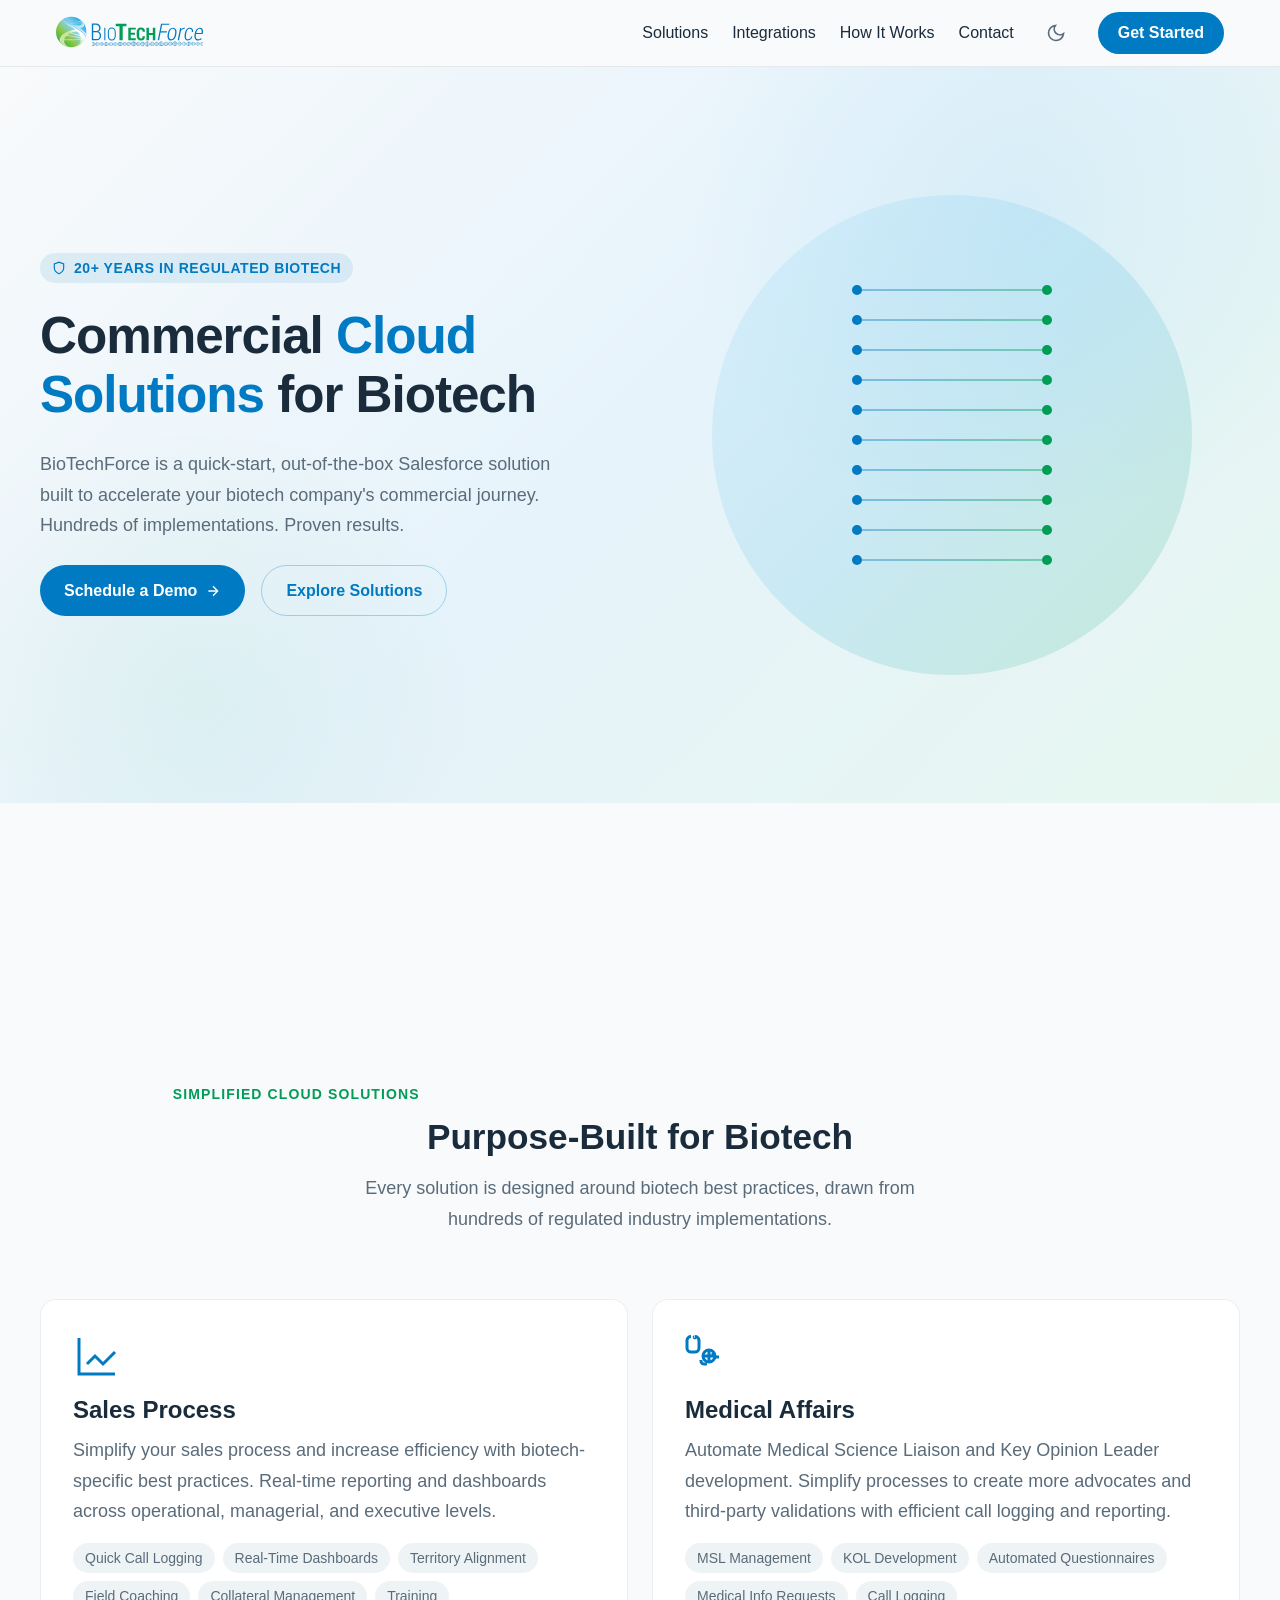
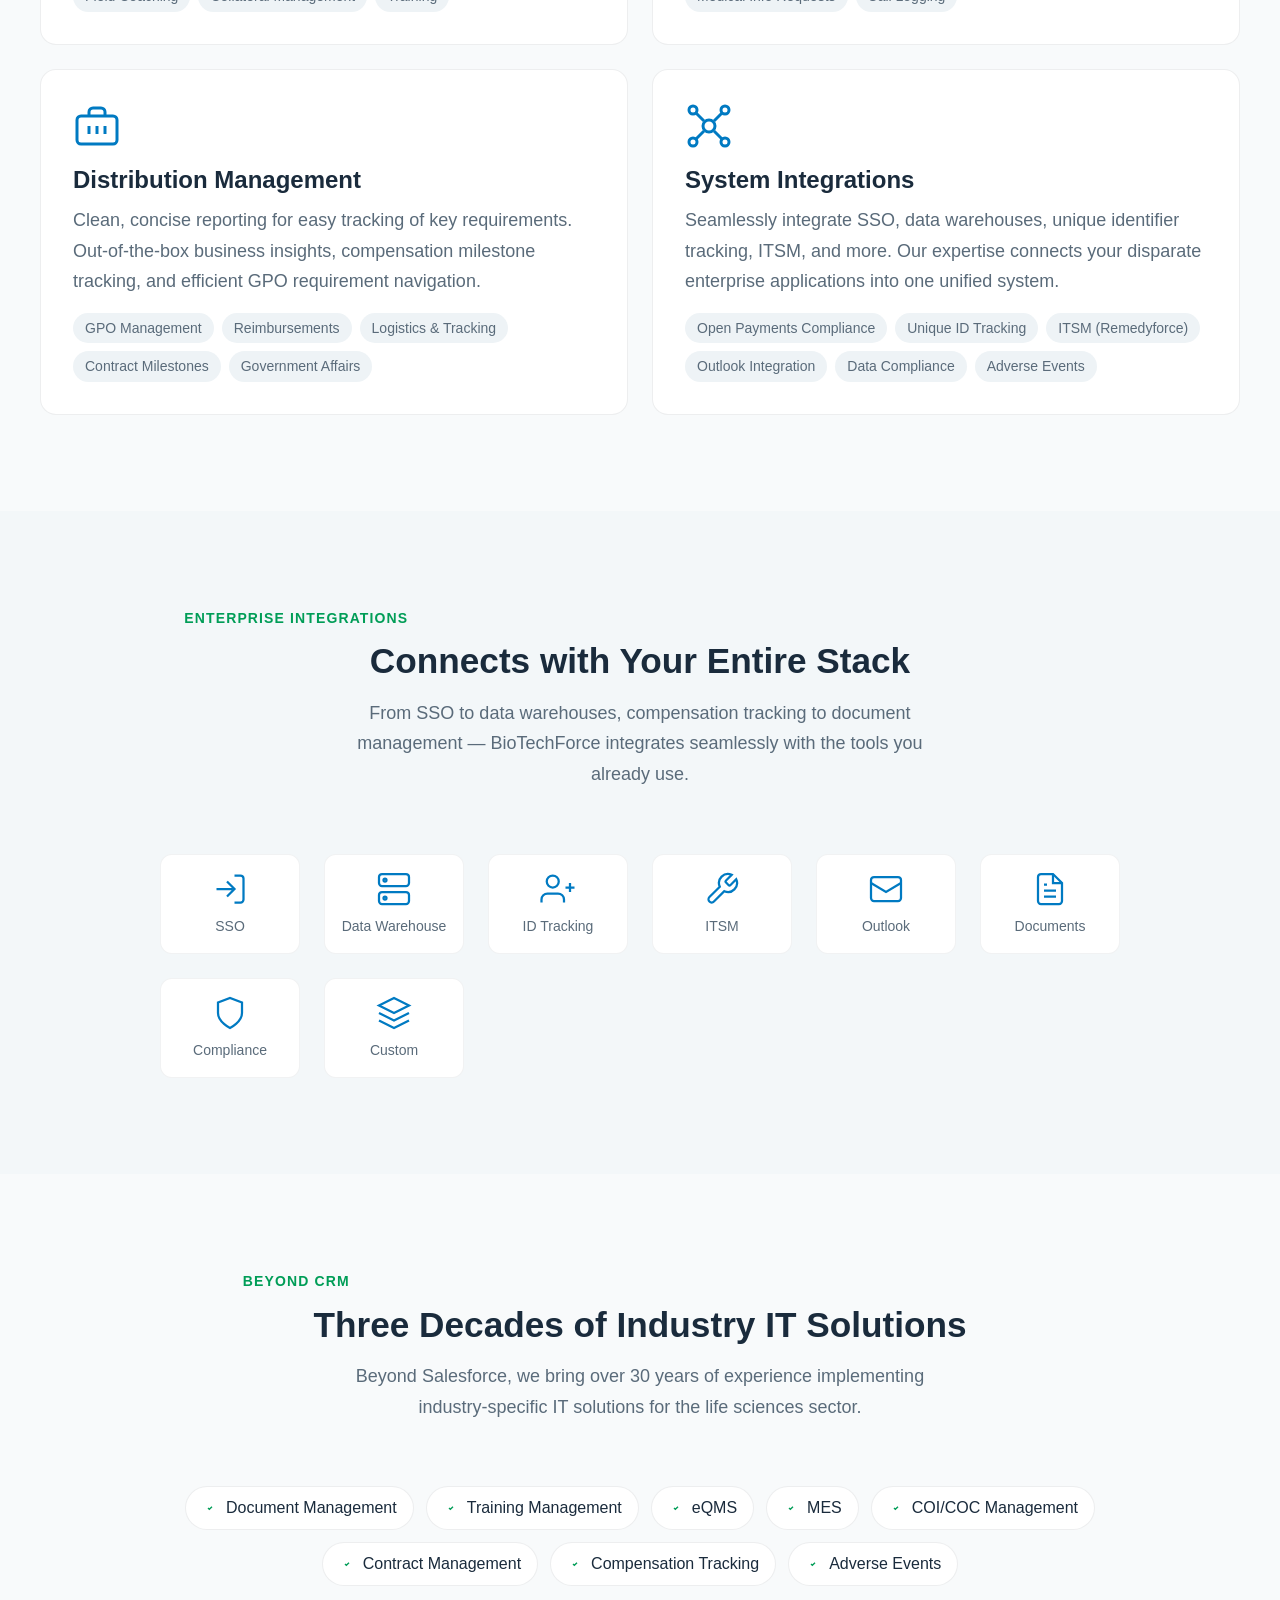
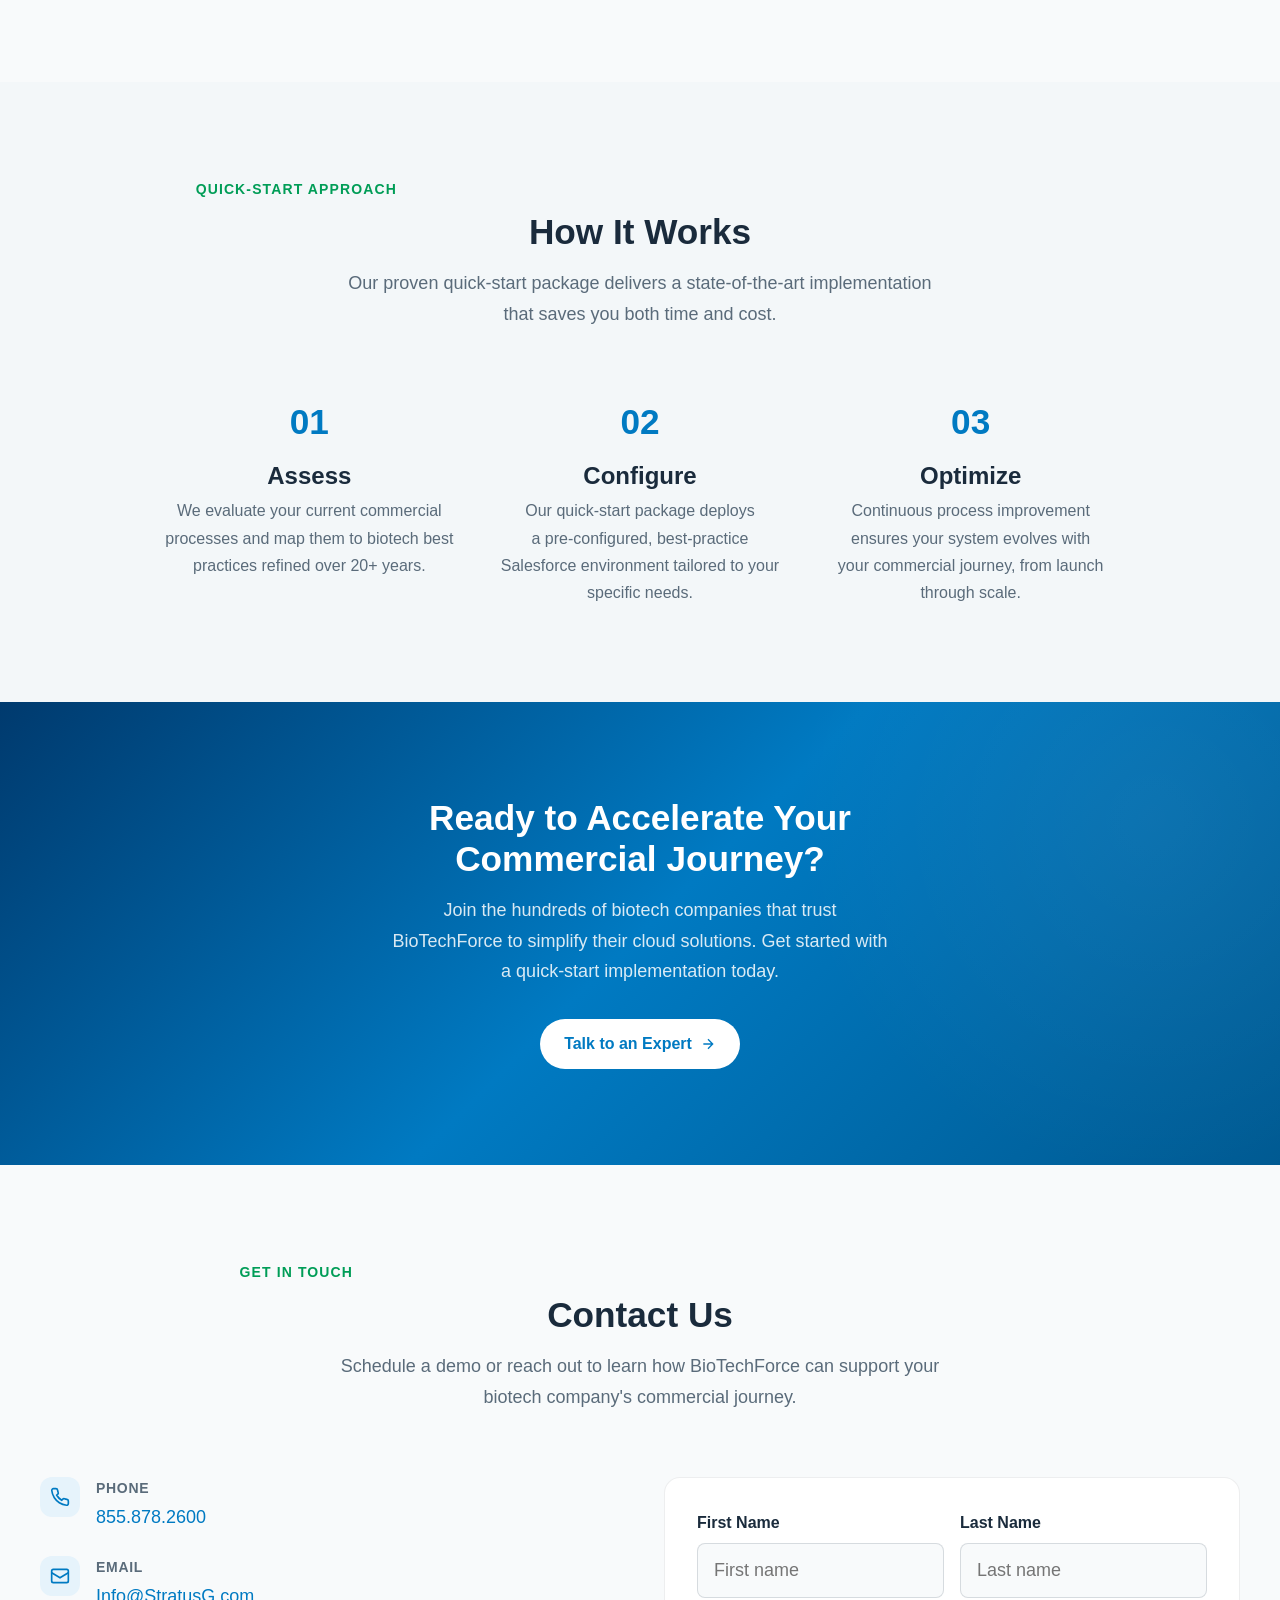
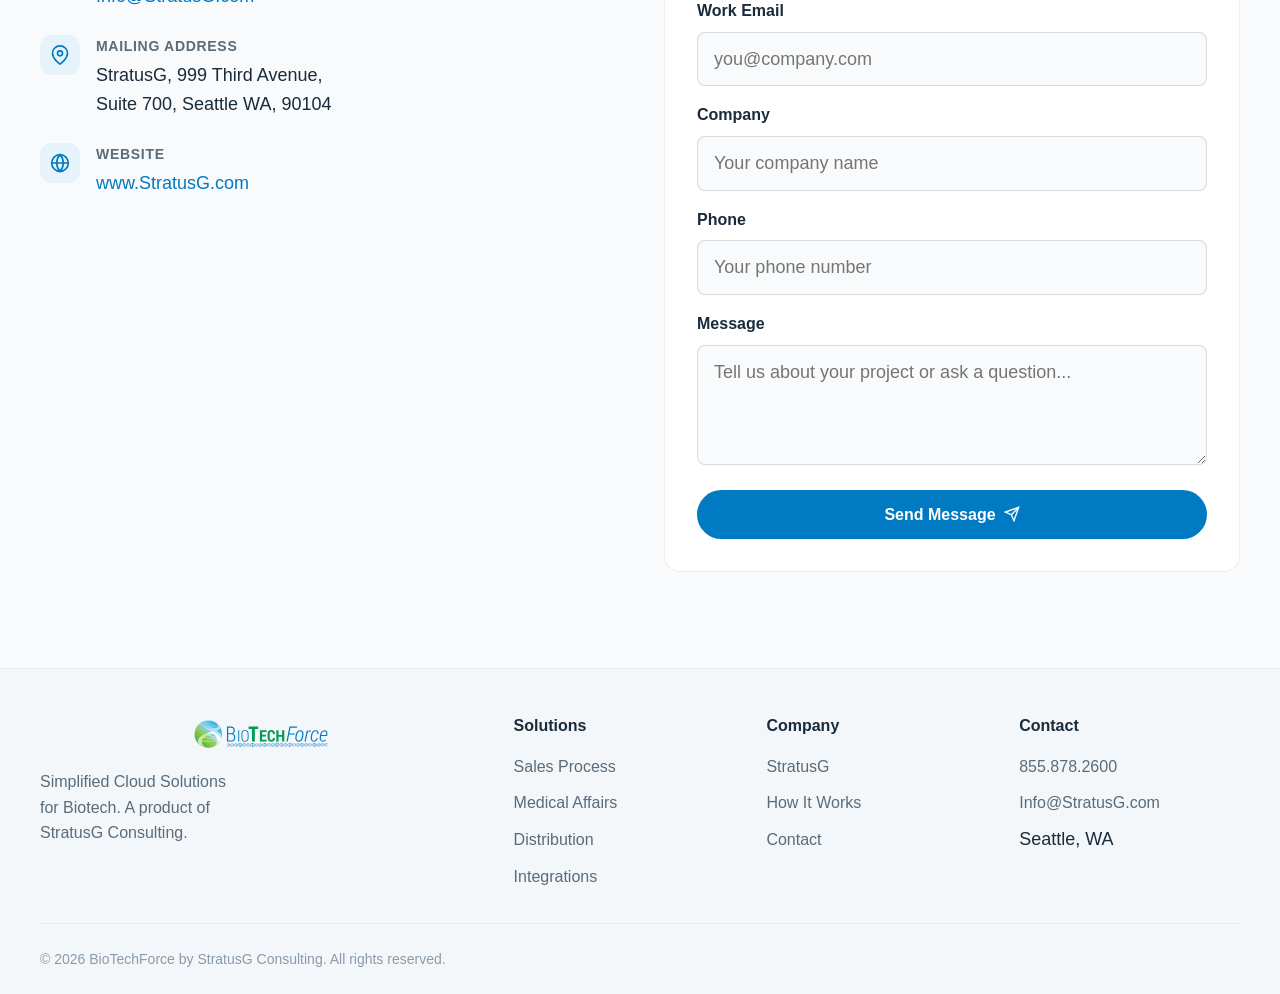
==== index.html @ 61216758 "Add files via upload" ====
<!DOCTYPE html>
<html lang="en">
<head>
<meta charset="UTF-8">
<meta name="viewport" content="width=device-width, initial-scale=1.0">

<!-- Primary SEO -->
<title>BioTechForce — Simplified Cloud Solutions for Biotech | Salesforce for Life Sciences</title>
<meta name="description" content="BioTechForce by StratusG delivers quick-start Salesforce solutions for biotech companies. 20+ years, hundreds of implementations. Sales, Medical Affairs, Distribution Management, and System Integrations.">
<meta name="keywords" content="biotech CRM, Salesforce biotech, life sciences cloud, commercial biotech solutions, MSL management, GPO management, biotech sales automation, StratusG consulting">
<meta name="robots" content="index, follow">
<link rel="canonical" href="https://www.biotechforce.com/">

<!-- Open Graph -->
<meta property="og:type" content="website">
<meta property="og:title" content="BioTechForce — Simplified Cloud Solutions for Biotech">
<meta property="og:description" content="Quick-start Salesforce solutions purpose-built for biotech. 20+ years of experience, hundreds of implementations. Sales, Medical Affairs, Distribution, and Integrations.">
<meta property="og:url" content="https://www.biotechforce.com/">
<meta property="og:site_name" content="BioTechForce">
<meta property="og:locale" content="en_US">
<meta property="og:image" content="./assets/banner.jpg">
<meta property="og:image:width" content="1200">
<meta property="og:image:height" content="630">

<!-- Twitter Card -->
<meta name="twitter:card" content="summary_large_image">
<meta name="twitter:title" content="BioTechForce — Simplified Cloud Solutions for Biotech">
<meta name="twitter:description" content="Quick-start Salesforce solutions purpose-built for biotech. 20+ years of experience, hundreds of implementations.">
<meta name="twitter:image" content="./assets/banner.jpg">

<!-- reCAPTCHA Enterprise -->
<script src="https://www.google.com/recaptcha/enterprise.js?render=6LfGjIksAAAAAFd-IfuSqbmS2WDGLfB0_7n0HB--"></script>
<script>
  function onSubmit(token) {
    document.getElementById('contact-form').submit();
  }
</script>

<!-- Fonts -->
<link href="https://api.fontshare.com/v2/css?f[]=general-sans@300,400,500,600,700&display=swap" rel="stylesheet">

<!-- Stylesheets -->
<link rel="stylesheet" href="./base.css">
<link rel="stylesheet" href="./style.css">

<!-- Favicon (inline SVG data URI) -->
<link rel="icon" type="image/svg+xml" href="data:image/svg+xml,%3Csvg xmlns='http://www.w3.org/2000/svg' viewBox='0 0 32 32'%3E%3Ccircle cx='16' cy='16' r='14' fill='%23007AC2'/%3E%3Cpath d='M10 8c0 0 4 4 4 8s-4 8-4 8M22 8c0 0-4 4-4 8s4 8 4 8' stroke='%23fff' stroke-width='2' fill='none'/%3E%3Ccircle cx='12' cy='16' r='2' fill='%2339B54A'/%3E%3Ccircle cx='20' cy='16' r='2' fill='%2339B54A'/%3E%3C/svg%3E">

<!-- JSON-LD Structured Data -->
<script type="application/ld+json">
{
  "@context": "https://schema.org",
  "@type": "SoftwareApplication",
  "name": "BioTechForce",
  "applicationCategory": "BusinessApplication",
  "operatingSystem": "Web",
  "description": "Quick-start Salesforce cloud solution for biotech companies, including Sales Process, Medical Affairs, Distribution Management, and System Integrations.",
  "url": "https://www.biotechforce.com",
  "provider": {
    "@type": "Organization",
    "name": "StratusG Consulting",
    "url": "https://www.stratusg.com",
    "telephone": "+18558782600",
    "email": "Info@StratusG.com",
    "address": {
      "@type": "PostalAddress",
      "streetAddress": "999 Third Avenue, Suite 700",
      "addressLocality": "Seattle",
      "addressRegion": "WA",
      "postalCode": "90104",
      "addressCountry": "US"
    }
  },
  "offers": {
    "@type": "Offer",
    "description": "Quick-start commercial solution for biotech companies",
    "priceCurrency": "USD"
  }
}
</script>
<script type="application/ld+json">
{
  "@context": "https://schema.org",
  "@type": "Organization",
  "name": "BioTechForce by StratusG",
  "url": "https://www.biotechforce.com",
  "logo": "https://www.biotechforce.com/assets/logo.svg",
  "parentOrganization": {
    "@type": "Organization",
    "name": "StratusG Consulting",
    "url": "https://www.stratusg.com"
  },
  "contactPoint": {
    "@type": "ContactPoint",
    "telephone": "+1-855-878-2600",
    "contactType": "sales",
    "email": "Info@StratusG.com"
  },
  "sameAs": [],
  "description": "BioTechForce is a quick-start out of the box Salesforce solution to support a biotech company's commercial journey. Over 20 years of experience in the regulated biotech industry."
}
</script>
</head>
<body>
  <a href="#main" class="skip-link">Skip to main content</a>

  <!-- ===== HEADER ===== -->
  <header class="header" role="banner">
    <div class="header__inner">
      <a href="#" aria-label="BioTechForce home">
        <img src="./assets/logo.svg" alt="BioTechForce logo" class="header__logo" width="180" height="40">
      </a>
      <nav class="header__nav" aria-label="Main navigation">
        <a href="#solutions" class="header__nav-link">Solutions</a>
        <a href="#integrations" class="header__nav-link">Integrations</a>
        <a href="#process" class="header__nav-link">How It Works</a>
        <a href="#contact" class="header__nav-link">Contact</a>
        <button data-theme-toggle aria-label="Switch to dark mode" class="header__theme-toggle">
          <svg width="20" height="20" viewBox="0 0 24 24" fill="none" stroke="currentColor" stroke-width="2"><path d="M21 12.79A9 9 0 1 1 11.21 3 7 7 0 0 0 21 12.79z"/></svg>
        </button>
        <a href="#contact" class="header__cta">Get Started</a>
      </nav>
      <button class="header__hamburger" aria-label="Open menu" onclick="document.querySelector('.mobile-nav').classList.add('is-open')">
        <svg width="24" height="24" viewBox="0 0 24 24" fill="none" stroke="currentColor" stroke-width="2"><path d="M3 12h18M3 6h18M3 18h18"/></svg>
      </button>
    </div>
  </header>

  <!-- Mobile nav overlay -->
  <div class="mobile-nav" role="dialog" aria-label="Mobile navigation">
    <button class="mobile-nav__close" aria-label="Close menu" onclick="document.querySelector('.mobile-nav').classList.remove('is-open')">
      <svg width="24" height="24" viewBox="0 0 24 24" fill="none" stroke="currentColor" stroke-width="2"><path d="M18 6L6 18M6 6l12 12"/></svg>
    </button>
    <a href="#solutions" class="mobile-nav__link" onclick="document.querySelector('.mobile-nav').classList.remove('is-open')">Solutions</a>
    <a href="#integrations" class="mobile-nav__link" onclick="document.querySelector('.mobile-nav').classList.remove('is-open')">Integrations</a>
    <a href="#process" class="mobile-nav__link" onclick="document.querySelector('.mobile-nav').classList.remove('is-open')">How It Works</a>
    <a href="#contact" class="mobile-nav__link" onclick="document.querySelector('.mobile-nav').classList.remove('is-open')">Contact</a>
    <a href="#contact" class="btn btn--primary" onclick="document.querySelector('.mobile-nav').classList.remove('is-open')">Get Started</a>
  </div>

  <main id="main">
    <!-- ===== HERO ===== -->
    <section class="hero" aria-labelledby="hero-title">
      <div class="hero__bg-shapes" aria-hidden="true"></div>
      <div class="hero__inner">
        <div class="hero__content">
          <span class="hero__badge">
            <svg width="14" height="14" viewBox="0 0 24 24" fill="none" stroke="currentColor" stroke-width="2"><path d="M12 22s8-4 8-10V5l-8-3-8 3v7c0 6 8 10 8 10z"/></svg>
            20+ Years in Regulated Biotech
          </span>
          <h1 id="hero-title" class="hero__title">
            Commercial <span>Cloud Solutions</span> for Biotech
          </h1>
          <p class="hero__desc">
            BioTechForce is a quick-start, out-of-the-box Salesforce solution built to accelerate your biotech company's commercial journey. Hundreds of implementations. Proven results.
          </p>
          <div class="hero__actions">
            <a href="#contact" class="btn btn--primary">
              Schedule a Demo
              <svg width="16" height="16" viewBox="0 0 24 24" fill="none" stroke="currentColor" stroke-width="2"><path d="M5 12h14M12 5l7 7-7 7"/></svg>
            </a>
            <a href="#solutions" class="btn btn--secondary">Explore Solutions</a>
          </div>
        </div>
        <div class="hero__visual" aria-hidden="true">
          <div class="hero__visual-graphic">
            <div class="hero__globe"></div>
            <div class="dna-container">
              <div class="dna-strand">
                <div class="dna-pair"><div class="dna-dot"></div><div class="dna-line"></div><div class="dna-dot dna-dot--right"></div></div>
                <div class="dna-pair"><div class="dna-dot"></div><div class="dna-line"></div><div class="dna-dot dna-dot--right"></div></div>
                <div class="dna-pair"><div class="dna-dot"></div><div class="dna-line"></div><div class="dna-dot dna-dot--right"></div></div>
                <div class="dna-pair"><div class="dna-dot"></div><div class="dna-line"></div><div class="dna-dot dna-dot--right"></div></div>
                <div class="dna-pair"><div class="dna-dot"></div><div class="dna-line"></div><div class="dna-dot dna-dot--right"></div></div>
                <div class="dna-pair"><div class="dna-dot"></div><div class="dna-line"></div><div class="dna-dot dna-dot--right"></div></div>
                <div class="dna-pair"><div class="dna-dot"></div><div class="dna-line"></div><div class="dna-dot dna-dot--right"></div></div>
                <div class="dna-pair"><div class="dna-dot"></div><div class="dna-line"></div><div class="dna-dot dna-dot--right"></div></div>
                <div class="dna-pair"><div class="dna-dot"></div><div class="dna-line"></div><div class="dna-dot dna-dot--right"></div></div>
                <div class="dna-pair"><div class="dna-dot"></div><div class="dna-line"></div><div class="dna-dot dna-dot--right"></div></div>
              </div>
            </div>
          </div>
        </div>
      </div>
    </section>

    <!-- ===== STATS ===== -->
    <section class="stats fade-in" aria-label="Key statistics">
      <div class="stats__inner">
        <div class="stat">
          <div class="stat__number" data-count="20">20+</div>
          <div class="stat__label">Years in Biotech</div>
        </div>
        <div class="stat">
          <div class="stat__number" data-count="100">100s</div>
          <div class="stat__label">Projects Completed</div>
        </div>
        <div class="stat">
          <div class="stat__number">First</div>
          <div class="stat__label">Salesforce in Regulated Biotech</div>
        </div>
        <div class="stat">
          <div class="stat__number">30+</div>
          <div class="stat__label">Years of IT Solutions</div>
        </div>
      </div>
    </section>

    <!-- ===== SOLUTIONS ===== -->
    <section id="solutions" class="section" aria-labelledby="solutions-title">
      <div class="section__header fade-in">
        <p class="section__label">Simplified Cloud Solutions</p>
        <h2 id="solutions-title" class="section__title">Purpose-Built for Biotech</h2>
        <p class="section__desc">Every solution is designed around biotech best practices, drawn from hundreds of regulated industry implementations.</p>
      </div>

      <div class="solutions-grid">
        <!-- Sales Process -->
        <article class="solution-card fade-in">
          <svg class="solution-card__icon" viewBox="0 0 24 24" fill="none" stroke="currentColor" stroke-width="1.5">
            <path d="M3 3v18h18"/><path d="M7 16l4-4 4 4 6-6"/>
          </svg>
          <h3 class="solution-card__title">Sales Process</h3>
          <p class="solution-card__desc">
            Simplify your sales process and increase efficiency with biotech-specific best practices. Real-time reporting and dashboards across operational, managerial, and executive levels.
          </p>
          <ul class="solution-card__features" role="list">
            <li>Quick Call Logging</li>
            <li>Real-Time Dashboards</li>
            <li>Territory Alignment</li>
            <li>Field Coaching</li>
            <li>Collateral Management</li>
            <li>Training</li>
          </ul>
        </article>

        <!-- Medical Affairs -->
        <article class="solution-card fade-in">
          <svg class="solution-card__icon" viewBox="0 0 24 24" fill="none" stroke="currentColor" stroke-width="1.5">
            <path d="M4.8 2.3A.3.3 0 105 2.3 2 2 0 017 4.1V8a2 2 0 01-2 2H3a2 2 0 01-2-2V4.1A2 2 0 013 2.3M8 14v.5a1.5 1.5 0 001.5 1.5H11M14 10.5v.5a1.5 1.5 0 001.5 1.5H17"/>
            <circle cx="12" cy="12" r="3"/><path d="M12 9v6M9 12h6"/>
          </svg>
          <h3 class="solution-card__title">Medical Affairs</h3>
          <p class="solution-card__desc">
            Automate Medical Science Liaison and Key Opinion Leader development. Simplify processes to create more advocates and third-party validations with efficient call logging and reporting.
          </p>
          <ul class="solution-card__features" role="list">
            <li>MSL Management</li>
            <li>KOL Development</li>
            <li>Automated Questionnaires</li>
            <li>Medical Info Requests</li>
            <li>Call Logging</li>
          </ul>
        </article>

        <!-- Distribution Management -->
        <article class="solution-card fade-in">
          <svg class="solution-card__icon" viewBox="0 0 24 24" fill="none" stroke="currentColor" stroke-width="1.5">
            <rect x="2" y="7" width="20" height="14" rx="2"/><path d="M16 7V5a2 2 0 00-2-2h-4a2 2 0 00-2 2v2M12 12v4M8 12v4M16 12v4"/>
          </svg>
          <h3 class="solution-card__title">Distribution Management</h3>
          <p class="solution-card__desc">
            Clean, concise reporting for easy tracking of key requirements. Out-of-the-box business insights, compensation milestone tracking, and efficient GPO requirement navigation.
          </p>
          <ul class="solution-card__features" role="list">
            <li>GPO Management</li>
            <li>Reimbursements</li>
            <li>Logistics & Tracking</li>
            <li>Contract Milestones</li>
            <li>Government Affairs</li>
          </ul>
        </article>

        <!-- System Integrations -->
        <article class="solution-card fade-in">
          <svg class="solution-card__icon" viewBox="0 0 24 24" fill="none" stroke="currentColor" stroke-width="1.5">
            <circle cx="12" cy="12" r="3"/><circle cx="4" cy="4" r="2"/><circle cx="20" cy="4" r="2"/><circle cx="4" cy="20" r="2"/><circle cx="20" cy="20" r="2"/>
            <path d="M5.5 5.5l4 4M14.5 14.5l4 4M5.5 18.5l4-4M14.5 9.5l4-4"/>
          </svg>
          <h3 class="solution-card__title">System Integrations</h3>
          <p class="solution-card__desc">
            Seamlessly integrate SSO, data warehouses, unique identifier tracking, ITSM, and more. Our expertise connects your disparate enterprise applications into one unified system.
          </p>
          <ul class="solution-card__features" role="list">
            <li>Open Payments Compliance</li>
            <li>Unique ID Tracking</li>
            <li>ITSM (Remedyforce)</li>
            <li>Outlook Integration</li>
            <li>Data Compliance</li>
            <li>Adverse Events</li>
          </ul>
        </article>
      </div>
    </section>

    <!-- ===== INTEGRATIONS ===== -->
    <section id="integrations" class="section section--alt" aria-labelledby="integrations-title">
      <div class="section__header fade-in">
        <p class="section__label">Enterprise Integrations</p>
        <h2 id="integrations-title" class="section__title">Connects with Your Entire Stack</h2>
        <p class="section__desc">From SSO to data warehouses, compensation tracking to document management — BioTechForce integrates seamlessly with the tools you already use.</p>
      </div>

      <div class="integrations-grid fade-in">
        <div class="integration-item">
          <svg class="integration-item__icon" viewBox="0 0 24 24" fill="none" stroke="currentColor" stroke-width="1.5"><path d="M15 3h4a2 2 0 012 2v14a2 2 0 01-2 2h-4M10 17l5-5-5-5M13.8 12H3"/></svg>
          <span class="integration-item__label">SSO</span>
        </div>
        <div class="integration-item">
          <svg class="integration-item__icon" viewBox="0 0 24 24" fill="none" stroke="currentColor" stroke-width="1.5"><rect x="2" y="2" width="20" height="8" rx="2"/><rect x="2" y="14" width="20" height="8" rx="2"/><circle cx="6" cy="6" r="1"/><circle cx="6" cy="18" r="1"/></svg>
          <span class="integration-item__label">Data Warehouse</span>
        </div>
        <div class="integration-item">
          <svg class="integration-item__icon" viewBox="0 0 24 24" fill="none" stroke="currentColor" stroke-width="1.5"><path d="M16 21v-2a4 4 0 00-4-4H5a4 4 0 00-4 4v2"/><circle cx="8.5" cy="7" r="4"/><path d="M20 8v6M23 11h-6"/></svg>
          <span class="integration-item__label">ID Tracking</span>
        </div>
        <div class="integration-item">
          <svg class="integration-item__icon" viewBox="0 0 24 24" fill="none" stroke="currentColor" stroke-width="1.5"><path d="M14.7 6.3a1 1 0 000 1.4l1.6 1.6a1 1 0 001.4 0l3.77-3.77a6 6 0 01-7.94 7.94l-6.91 6.91a2.12 2.12 0 01-3-3l6.91-6.91a6 6 0 017.94-7.94l-3.76 3.76z"/></svg>
          <span class="integration-item__label">ITSM</span>
        </div>
        <div class="integration-item">
          <svg class="integration-item__icon" viewBox="0 0 24 24" fill="none" stroke="currentColor" stroke-width="1.5"><rect x="2" y="4" width="20" height="16" rx="2"/><path d="M2 8l10 6 10-6"/></svg>
          <span class="integration-item__label">Outlook</span>
        </div>
        <div class="integration-item">
          <svg class="integration-item__icon" viewBox="0 0 24 24" fill="none" stroke="currentColor" stroke-width="1.5"><path d="M14 2H6a2 2 0 00-2 2v16a2 2 0 002 2h12a2 2 0 002-2V8z"/><path d="M14 2v6h6M16 13H8M16 17H8M10 9H8"/></svg>
          <span class="integration-item__label">Documents</span>
        </div>
        <div class="integration-item">
          <svg class="integration-item__icon" viewBox="0 0 24 24" fill="none" stroke="currentColor" stroke-width="1.5"><path d="M12 22s8-4 8-10V5l-8-3-8 3v7c0 6 8 10 8 10z"/></svg>
          <span class="integration-item__label">Compliance</span>
        </div>
        <div class="integration-item">
          <svg class="integration-item__icon" viewBox="0 0 24 24" fill="none" stroke="currentColor" stroke-width="1.5"><path d="M12 2L2 7l10 5 10-5-10-5zM2 17l10 5 10-5M2 12l10 5 10-5"/></svg>
          <span class="integration-item__label">Custom</span>
        </div>
      </div>
    </section>

    <!-- ===== OTHER SOLUTIONS ===== -->
    <section class="section" aria-labelledby="other-title">
      <div class="section__header fade-in">
        <p class="section__label">Beyond CRM</p>
        <h2 id="other-title" class="section__title">Three Decades of Industry IT Solutions</h2>
        <p class="section__desc">Beyond Salesforce, we bring over 30 years of experience implementing industry-specific IT solutions for the life sciences sector.</p>
      </div>

      <div class="other-solutions-list fade-in">
        <div class="other-solutions-list__item">
          <svg viewBox="0 0 24 24" fill="none" stroke="currentColor" stroke-width="2"><path d="M9 12l2 2 4-4"/></svg>
          Document Management
        </div>
        <div class="other-solutions-list__item">
          <svg viewBox="0 0 24 24" fill="none" stroke="currentColor" stroke-width="2"><path d="M9 12l2 2 4-4"/></svg>
          Training Management
        </div>
        <div class="other-solutions-list__item">
          <svg viewBox="0 0 24 24" fill="none" stroke="currentColor" stroke-width="2"><path d="M9 12l2 2 4-4"/></svg>
          eQMS
        </div>
        <div class="other-solutions-list__item">
          <svg viewBox="0 0 24 24" fill="none" stroke="currentColor" stroke-width="2"><path d="M9 12l2 2 4-4"/></svg>
          MES
        </div>
        <div class="other-solutions-list__item">
          <svg viewBox="0 0 24 24" fill="none" stroke="currentColor" stroke-width="2"><path d="M9 12l2 2 4-4"/></svg>
          COI/COC Management
        </div>
        <div class="other-solutions-list__item">
          <svg viewBox="0 0 24 24" fill="none" stroke="currentColor" stroke-width="2"><path d="M9 12l2 2 4-4"/></svg>
          Contract Management
        </div>
        <div class="other-solutions-list__item">
          <svg viewBox="0 0 24 24" fill="none" stroke="currentColor" stroke-width="2"><path d="M9 12l2 2 4-4"/></svg>
          Compensation Tracking
        </div>
        <div class="other-solutions-list__item">
          <svg viewBox="0 0 24 24" fill="none" stroke="currentColor" stroke-width="2"><path d="M9 12l2 2 4-4"/></svg>
          Adverse Events
        </div>
      </div>
    </section>

    <!-- ===== HOW IT WORKS ===== -->
    <section id="process" class="section section--alt" aria-labelledby="process-title">
      <div class="section__header fade-in">
        <p class="section__label">Quick-Start Approach</p>
        <h2 id="process-title" class="section__title">How It Works</h2>
        <p class="section__desc">Our proven quick-start package delivers a state-of-the-art implementation that saves you both time and cost.</p>
      </div>

      <div class="process-steps fade-in">
        <div class="process-step">
          <div class="process-step__number" aria-hidden="true"></div>
          <h3 class="process-step__title">Assess</h3>
          <p class="process-step__desc">We evaluate your current commercial processes and map them to biotech best practices refined over 20+ years.</p>
        </div>
        <div class="process-step">
          <div class="process-step__number" aria-hidden="true"></div>
          <h3 class="process-step__title">Configure</h3>
          <p class="process-step__desc">Our quick-start package deploys a pre-configured, best-practice Salesforce environment tailored to your specific needs.</p>
        </div>
        <div class="process-step">
          <div class="process-step__number" aria-hidden="true"></div>
          <h3 class="process-step__title">Optimize</h3>
          <p class="process-step__desc">Continuous process improvement ensures your system evolves with your commercial journey, from launch through scale.</p>
        </div>
      </div>
    </section>

    <!-- ===== CTA ===== -->
    <section class="cta-section" aria-labelledby="cta-title">
      <div class="cta-section__inner">
        <h2 id="cta-title" class="cta-section__title">Ready to Accelerate Your Commercial Journey?</h2>
        <p class="cta-section__desc">
          Join the hundreds of biotech companies that trust BioTechForce to simplify their cloud solutions. Get started with a quick-start implementation today.
        </p>
        <a href="#contact" class="btn btn--white">
          Talk to an Expert
          <svg width="16" height="16" viewBox="0 0 24 24" fill="none" stroke="currentColor" stroke-width="2"><path d="M5 12h14M12 5l7 7-7 7"/></svg>
        </a>
      </div>
    </section>

    <!-- ===== CONTACT ===== -->
    <section id="contact" class="section" aria-labelledby="contact-title">
      <div class="section__header fade-in">
        <p class="section__label">Get in Touch</p>
        <h2 id="contact-title" class="section__title">Contact Us</h2>
        <p class="section__desc">Schedule a demo or reach out to learn how BioTechForce can support your biotech company's commercial journey.</p>
      </div>

      <div class="contact-grid fade-in">
        <div class="contact-info">
          <div class="contact-info__item">
            <div class="contact-info__icon">
              <svg viewBox="0 0 24 24" fill="none" stroke="currentColor" stroke-width="2"><path d="M22 16.92v3a2 2 0 01-2.18 2 19.79 19.79 0 01-8.63-3.07 19.5 19.5 0 01-6-6 19.79 19.79 0 01-3.07-8.67A2 2 0 014.11 2h3a2 2 0 012 1.72 12.84 12.84 0 00.7 2.81 2 2 0 01-.45 2.11L8.09 9.91a16 16 0 006 6l1.27-1.27a2 2 0 012.11-.45 12.84 12.84 0 002.81.7A2 2 0 0122 16.92z"/></svg>
            </div>
            <div>
              <p class="contact-info__label">Phone</p>
              <p class="contact-info__value"><a href="tel:+18558782600" target="_blank" rel="noopener noreferrer">855.878.2600</a></p>
            </div>
          </div>
          <div class="contact-info__item">
            <div class="contact-info__icon">
              <svg viewBox="0 0 24 24" fill="none" stroke="currentColor" stroke-width="2"><rect x="2" y="4" width="20" height="16" rx="2"/><path d="M2 8l10 6 10-6"/></svg>
            </div>
            <div>
              <p class="contact-info__label">Email</p>
              <p class="contact-info__value"><a href="mailto:Info@StratusG.com" target="_blank" rel="noopener noreferrer">Info@StratusG.com</a></p>
            </div>
          </div>
          <div class="contact-info__item">
            <div class="contact-info__icon">
              <svg viewBox="0 0 24 24" fill="none" stroke="currentColor" stroke-width="2"><path d="M21 10c0 7-9 13-9 13s-9-6-9-13a9 9 0 0118 0z"/><circle cx="12" cy="10" r="3"/></svg>
            </div>
            <div>
              <p class="contact-info__label">Mailing Address</p>
              <p class="contact-info__value">StratusG, 999 Third Avenue,<br>Suite 700, Seattle WA, 90104</p>
            </div>
          </div>
          <div class="contact-info__item">
            <div class="contact-info__icon">
              <svg viewBox="0 0 24 24" fill="none" stroke="currentColor" stroke-width="2"><circle cx="12" cy="12" r="10"/><path d="M2 12h20M12 2a15.3 15.3 0 014 10 15.3 15.3 0 01-4 10 15.3 15.3 0 01-4-10 15.3 15.3 0 014-10z"/></svg>
            </div>
            <div>
              <p class="contact-info__label">Website</p>
              <p class="contact-info__value"><a href="https://www.stratusg.com" target="_blank" rel="noopener noreferrer">www.StratusG.com</a></p>
            </div>
          </div>
        </div>

        <form id="contact-form" class="contact-form" action="https://webto.salesforce.com/servlet/servlet.WebToLead?encoding=UTF-8&orgId=00DA0000000IVj2" method="POST" aria-label="Contact form">
          <!-- Salesforce Web-to-Lead hidden fields -->
          <input type="hidden" name="oid" value="00DA0000000IVj2">
          <input type="hidden" name="lead_source" value="Web Form - BioTechForce">
          <input type="hidden" name="retURL" value="https://www.biotechforce.com/thank-you.html">

          <div class="contact-form__row">
            <div class="contact-form__group">
              <label for="first_name" class="contact-form__label">First Name</label>
              <input type="text" id="first_name" name="first_name" class="contact-form__input" placeholder="First name" required maxlength="40">
            </div>
            <div class="contact-form__group">
              <label for="last_name" class="contact-form__label">Last Name</label>
              <input type="text" id="last_name" name="last_name" class="contact-form__input" placeholder="Last name" required maxlength="80">
            </div>
          </div>
          <div class="contact-form__group">
            <label for="email" class="contact-form__label">Work Email</label>
            <input type="email" id="email" name="email" class="contact-form__input" placeholder="you@company.com" required maxlength="80">
          </div>
          <div class="contact-form__group">
            <label for="company" class="contact-form__label">Company</label>
            <input type="text" id="company" name="company" class="contact-form__input" placeholder="Your company name" required maxlength="40">
          </div>
          <div class="contact-form__group">
            <label for="phone" class="contact-form__label">Phone</label>
            <input type="tel" id="phone" name="phone" class="contact-form__input" placeholder="Your phone number" maxlength="40">
          </div>
          <div class="contact-form__group">
            <label for="description" class="contact-form__label">Message</label>
            <textarea id="description" name="description" class="contact-form__textarea" placeholder="Tell us about your project or ask a question..."></textarea>
          </div>
          <button class="g-recaptcha btn btn--primary" style="width: 100%; justify-content: center;"
            data-sitekey="6LfGjIksAAAAAFd-IfuSqbmS2WDGLfB0_7n0HB--"
            data-callback="onSubmit"
            data-action="submit">
            Send Message
            <svg width="16" height="16" viewBox="0 0 24 24" fill="none" stroke="currentColor" stroke-width="2"><path d="M22 2L11 13M22 2l-7 20-4-9-9-4 20-7z"/></svg>
          </button>
        </form>
      </div>
    </section>
  </main>

  <!-- ===== FOOTER ===== -->
  <footer class="footer" role="contentinfo">
    <div class="footer__inner">
      <div class="footer__top">
        <div class="footer__brand">
          <img src="./assets/logo.svg" alt="BioTechForce" class="footer__logo" width="160" height="36" loading="lazy">
          <p class="footer__tagline">Simplified Cloud Solutions for Biotech. A product of StratusG Consulting.</p>
        </div>
        <div>
          <h3 class="footer__col-title">Solutions</h3>
          <ul class="footer__links" role="list">
            <li><a href="#solutions">Sales Process</a></li>
            <li><a href="#solutions">Medical Affairs</a></li>
            <li><a href="#solutions">Distribution</a></li>
            <li><a href="#integrations">Integrations</a></li>
          </ul>
        </div>
        <div>
          <h3 class="footer__col-title">Company</h3>
          <ul class="footer__links" role="list">
            <li><a href="https://www.stratusg.com" target="_blank" rel="noopener noreferrer">StratusG</a></li>
            <li><a href="#process">How It Works</a></li>
            <li><a href="#contact">Contact</a></li>
          </ul>
        </div>
        <div>
          <h3 class="footer__col-title">Contact</h3>
          <ul class="footer__links" role="list">
            <li><a href="tel:+18558782600">855.878.2600</a></li>
            <li><a href="mailto:Info@StratusG.com">Info@StratusG.com</a></li>
            <li>Seattle, WA</li>
          </ul>
        </div>
      </div>
      <div class="footer__bottom">
        <p class="footer__copyright">&copy; 2026 BioTechForce by StratusG Consulting. All rights reserved.</p>

      </div>
    </div>
  </footer>

  <!-- ===== JAVASCRIPT ===== -->
  <script defer>
    // Dark mode toggle
    (function(){
      const t = document.querySelector('[data-theme-toggle]');
      const r = document.documentElement;
      let d = matchMedia('(prefers-color-scheme:dark)').matches ? 'dark' : 'light';
      r.setAttribute('data-theme', d);
      if (t) {
        t.addEventListener('click', () => {
          d = d === 'dark' ? 'light' : 'dark';
          r.setAttribute('data-theme', d);
          t.setAttribute('aria-label', 'Switch to ' + (d === 'dark' ? 'light' : 'dark') + ' mode');
          t.innerHTML = d === 'dark'
            ? '<svg width="20" height="20" viewBox="0 0 24 24" fill="none" stroke="currentColor" stroke-width="2"><circle cx="12" cy="12" r="5"/><path d="M12 1v2M12 21v2M4.22 4.22l1.42 1.42M18.36 18.36l1.42 1.42M1 12h2M21 12h2M4.22 19.78l1.42-1.42M18.36 5.64l1.42-1.42"/></svg>'
            : '<svg width="20" height="20" viewBox="0 0 24 24" fill="none" stroke="currentColor" stroke-width="2"><path d="M21 12.79A9 9 0 1 1 11.21 3 7 7 0 0 0 21 12.79z"/></svg>';
        });
      }
    })();

    // Sticky header shadow on scroll
    (function(){
      const header = document.querySelector('.header');
      if (header) {
        let ticking = false;
        window.addEventListener('scroll', () => {
          if (!ticking) {
            requestAnimationFrame(() => {
              header.classList.toggle('header--scrolled', window.scrollY > 10);
              ticking = false;
            });
            ticking = true;
          }
        });
      }
    })();

    // Smooth scroll for anchor links
    document.querySelectorAll('a[href^="#"]').forEach(a => {
      a.addEventListener('click', e => {
        const target = document.querySelector(a.getAttribute('href'));
        if (target) {
          e.preventDefault();
          target.scrollIntoView({ behavior: 'smooth' });
        }
      });
    });

  </script>
</body>
</html>
---- base.css ----
/* base.css */
*, *::before, *::after { box-sizing: border-box; margin: 0; padding: 0; }

html {
  -moz-text-size-adjust: none;
  -webkit-text-size-adjust: none;
  text-size-adjust: none;
  -webkit-font-smoothing: antialiased;
  -moz-osx-font-smoothing: grayscale;
  text-rendering: optimizeLegibility;
  scroll-behavior: smooth;
  hanging-punctuation: first last;
  scroll-padding-top: var(--space-16);
}

body {
  min-height: 100dvh;
  line-height: 1.6;
  font-family: var(--font-body, sans-serif);
  font-size: var(--text-base);
  color: var(--color-text);
  background-color: var(--color-bg);
}

img, picture, video, canvas, svg { display: block; max-width: 100%; height: auto; }
ul[role="list"], ol[role="list"] { list-style: none; }
input, button, textarea, select { font: inherit; color: inherit; }

h1, h2, h3, h4, h5, h6 { text-wrap: balance; line-height: 1.15; }
p, li, figcaption { text-wrap: pretty; max-width: 72ch; }

::selection {
  background: oklch(from var(--color-primary) l c h / 0.25);
  color: var(--color-text);
}

:focus-visible {
  outline: 2px solid var(--color-primary);
  outline-offset: 3px;
  border-radius: var(--radius-sm);
}

@media (prefers-reduced-motion: reduce) {
  *, *::before, *::after {
    animation-duration: 0.01ms !important;
    animation-iteration-count: 1 !important;
    transition-duration: 0.01ms !important;
    scroll-behavior: auto !important;
  }
}

button { cursor: pointer; background: none; border: none; }
table { border-collapse: collapse; width: 100%; }

a, button, [role="button"], [role="link"], input, textarea, select {
  transition: color var(--transition-interactive),
              background var(--transition-interactive),
              border-color var(--transition-interactive),
              box-shadow var(--transition-interactive);
}

.sr-only {
  position: absolute; width: 1px; height: 1px; padding: 0; margin: -1px;
  overflow: hidden; clip: rect(0, 0, 0, 0); white-space: nowrap; border-width: 0;
}
---- style.css ----
/* ===== DESIGN TOKENS ===== */
:root {
  /* Type Scale */
  --text-xs:   clamp(0.75rem,  0.7rem  + 0.25vw, 0.875rem);
  --text-sm:   clamp(0.875rem, 0.8rem  + 0.35vw, 1rem);
  --text-base: clamp(1rem,     0.95rem + 0.25vw, 1.125rem);
  --text-lg:   clamp(1.125rem, 1rem    + 0.75vw, 1.5rem);
  --text-xl:   clamp(1.5rem,   1.2rem  + 1.25vw, 2.25rem);
  --text-2xl:  clamp(2rem,     1.2rem  + 2.5vw,  3.5rem);

  /* 4px Spacing */
  --space-1:  0.25rem;
  --space-2:  0.5rem;
  --space-3:  0.75rem;
  --space-4:  1rem;
  --space-5:  1.25rem;
  --space-6:  1.5rem;
  --space-8:  2rem;
  --space-10: 2.5rem;
  --space-12: 3rem;
  --space-16: 4rem;
  --space-20: 5rem;
  --space-24: 6rem;
  --space-32: 8rem;

  /* BioTechForce Brand Colors — Light Mode */
  --color-bg:             #f8fafb;
  --color-surface:        #ffffff;
  --color-surface-2:      #f3f7f9;
  --color-surface-offset: #eef3f6;
  --color-surface-dynamic: #e2eaef;
  --color-divider:        #d5dfe5;
  --color-border:         #c8d4db;

  --color-text:           #1a2b3c;
  --color-text-muted:     #5a6b7a;
  --color-text-faint:     #8a9aaa;
  --color-text-inverse:   #ffffff;

  /* Primary — BioTechForce Blue */
  --color-primary:        #007AC2;
  --color-primary-hover:  #006aaa;
  --color-primary-active: #005a92;
  --color-primary-light:  #e6f3fb;

  /* Accent — BioTechForce Green */
  --color-accent:         #009D57;
  --color-accent-hover:   #008a4c;
  --color-accent-active:  #007841;
  --color-accent-light:   #e6f7ef;

  /* Gradient tones */
  --color-sky:            #27AAE1;
  --color-sky-light:      #84D5F7;
  --color-leaf:           #8DC63F;
  --color-leaf-dark:      #39B54A;

  /* Radius */
  --radius-sm: 0.375rem;
  --radius-md: 0.5rem;
  --radius-lg: 0.75rem;
  --radius-xl: 1rem;
  --radius-full: 9999px;

  /* Transitions */
  --transition-interactive: 180ms cubic-bezier(0.16, 1, 0.3, 1);
  --ease-out: cubic-bezier(0.16, 1, 0.3, 1);

  /* Shadows */
  --shadow-sm: 0 1px 3px rgba(0, 40, 80, 0.06);
  --shadow-md: 0 4px 12px rgba(0, 40, 80, 0.08);
  --shadow-lg: 0 12px 32px rgba(0, 40, 80, 0.12);

  /* Content widths */
  --content-narrow: 640px;
  --content-default: 960px;
  --content-wide: 1200px;
  --content-full: 100%;

  /* Fonts */
  --font-display: 'General Sans', 'Helvetica Neue', sans-serif;
  --font-body: 'General Sans', 'Helvetica Neue', sans-serif;
}

/* Dark mode */
[data-theme="dark"] {
  --color-bg:             #0f1a24;
  --color-surface:        #152230;
  --color-surface-2:      #1a2a3a;
  --color-surface-offset: #162636;
  --color-surface-dynamic: #1f3040;
  --color-divider:        #243848;
  --color-border:         #2e4458;

  --color-text:           #d5e0ea;
  --color-text-muted:     #8a9aaa;
  --color-text-faint:     #5a6b7a;
  --color-text-inverse:   #0f1a24;

  --color-primary:        #4da8d8;
  --color-primary-hover:  #68b8e2;
  --color-primary-active: #3498c8;
  --color-primary-light:  #1a3448;

  --color-accent:         #3dba7a;
  --color-accent-hover:   #55c88c;
  --color-accent-active:  #2aaa68;
  --color-accent-light:   #1a3028;

  --shadow-sm: 0 1px 3px rgba(0, 0, 0, 0.3);
  --shadow-md: 0 4px 12px rgba(0, 0, 0, 0.4);
  --shadow-lg: 0 12px 32px rgba(0, 0, 0, 0.5);
}

@media (prefers-color-scheme: dark) {
  :root:not([data-theme]) {
    --color-bg:             #0f1a24;
    --color-surface:        #152230;
    --color-surface-2:      #1a2a3a;
    --color-surface-offset: #162636;
    --color-surface-dynamic: #1f3040;
    --color-divider:        #243848;
    --color-border:         #2e4458;
    --color-text:           #d5e0ea;
    --color-text-muted:     #8a9aaa;
    --color-text-faint:     #5a6b7a;
    --color-text-inverse:   #0f1a24;
    --color-primary:        #4da8d8;
    --color-primary-hover:  #68b8e2;
    --color-primary-active: #3498c8;
    --color-primary-light:  #1a3448;
    --color-accent:         #3dba7a;
    --color-accent-hover:   #55c88c;
    --color-accent-active:  #2aaa68;
    --color-accent-light:   #1a3028;
    --shadow-sm: 0 1px 3px rgba(0, 0, 0, 0.3);
    --shadow-md: 0 4px 12px rgba(0, 0, 0, 0.4);
    --shadow-lg: 0 12px 32px rgba(0, 0, 0, 0.5);
  }
}

/* ===== GLOBAL STYLES ===== */

body {
  font-family: var(--font-body);
  overflow-x: hidden;
}

a {
  color: var(--color-primary);
  text-decoration: none;
}
a:hover {
  color: var(--color-primary-hover);
}

.container {
  max-width: var(--content-wide);
  margin-inline: auto;
  padding-inline: var(--space-4);
}

/* ===== SKIP LINK ===== */
.skip-link {
  position: absolute;
  top: -100%;
  left: var(--space-4);
  background: var(--color-primary);
  color: var(--color-text-inverse);
  padding: var(--space-2) var(--space-4);
  border-radius: var(--radius-md);
  z-index: 100;
  font-size: var(--text-sm);
}
.skip-link:focus {
  top: var(--space-2);
}

/* ===== HEADER ===== */
.header {
  position: sticky;
  top: 0;
  z-index: 50;
  background: oklch(from var(--color-bg) l c h / 0.92);
  backdrop-filter: blur(16px);
  -webkit-backdrop-filter: blur(16px);
  border-bottom: 1px solid oklch(from var(--color-text) l c h / 0.08);
  transition: box-shadow 0.3s var(--ease-out);
}
.header--scrolled {
  box-shadow: var(--shadow-sm);
}
.header__inner {
  display: flex;
  align-items: center;
  justify-content: space-between;
  padding: var(--space-3) var(--space-4);
  max-width: var(--content-wide);
  margin-inline: auto;
}
.header__logo {
  height: 40px;
  width: auto;
  flex-shrink: 0;
}
.header__nav {
  display: flex;
  align-items: center;
  gap: var(--space-6);
}
.header__nav-link {
  font-size: var(--text-sm);
  font-weight: 500;
  color: var(--color-text);
  text-decoration: none;
  transition: color var(--transition-interactive);
  position: relative;
}
.header__nav-link::after {
  content: '';
  position: absolute;
  bottom: -4px;
  left: 0;
  width: 0;
  height: 2px;
  background: var(--color-primary);
  transition: width var(--transition-interactive);
}
.header__nav-link:hover {
  color: var(--color-primary);
}
.header__nav-link:hover::after {
  width: 100%;
}
.header__cta {
  font-size: var(--text-sm);
  font-weight: 600;
  color: var(--color-text-inverse);
  background: var(--color-primary);
  padding: var(--space-2) var(--space-5);
  border-radius: var(--radius-full);
  text-decoration: none;
  transition: background var(--transition-interactive), transform var(--transition-interactive), box-shadow var(--transition-interactive);
}
.header__cta:hover {
  background: var(--color-primary-hover);
  color: var(--color-text-inverse);
  transform: translateY(-1px);
  box-shadow: var(--shadow-md);
}
.header__cta:active {
  transform: translateY(0);
  box-shadow: var(--shadow-sm);
}
.header__theme-toggle {
  width: 36px;
  height: 36px;
  display: flex;
  align-items: center;
  justify-content: center;
  border-radius: var(--radius-full);
  color: var(--color-text-muted);
  transition: color var(--transition-interactive), background var(--transition-interactive);
}
.header__theme-toggle:hover {
  color: var(--color-text);
  background: var(--color-surface-offset);
}
.header__hamburger {
  display: none;
  width: 36px;
  height: 36px;
  align-items: center;
  justify-content: center;
  color: var(--color-text);
}
.header__hamburger svg {
  display: block;
}

/* Mobile nav */
.mobile-nav {
  display: none;
  position: fixed;
  top: 0;
  left: 0;
  right: 0;
  bottom: 0;
  background: var(--color-bg);
  z-index: 60;
  flex-direction: column;
  padding: var(--space-16) var(--space-6);
  gap: var(--space-6);
}
.mobile-nav.is-open {
  display: flex;
}
.mobile-nav__close {
  position: absolute;
  top: var(--space-4);
  right: var(--space-4);
  width: 40px;
  height: 40px;
  display: flex;
  align-items: center;
  justify-content: center;
  color: var(--color-text);
}
.mobile-nav__link {
  font-size: var(--text-xl);
  font-weight: 600;
  color: var(--color-text);
  text-decoration: none;
  transition: color var(--transition-interactive);
}
.mobile-nav__link:hover {
  color: var(--color-primary);
}

@media (max-width: 768px) {
  .header__nav {
    display: none;
  }
  .header__hamburger {
    display: flex;
  }
}

/* ===== HERO ===== */
.hero {
  position: relative;
  overflow: hidden;
  padding: clamp(var(--space-16), 10vw, var(--space-32)) var(--space-4);
  background: linear-gradient(135deg, var(--color-bg) 0%, var(--color-primary-light) 50%, var(--color-accent-light) 100%);
  min-height: 80vh;
  display: flex;
  align-items: center;
}
.hero__bg-shapes {
  position: absolute;
  inset: 0;
  overflow: hidden;
  pointer-events: none;
}
.hero__bg-shapes::before {
  content: '';
  position: absolute;
  top: -20%;
  right: -10%;
  width: 60%;
  height: 80%;
  background: radial-gradient(circle, oklch(from var(--color-sky) l c h / 0.08) 0%, transparent 70%);
  border-radius: 50%;
}
.hero__bg-shapes::after {
  content: '';
  position: absolute;
  bottom: -20%;
  left: -10%;
  width: 50%;
  height: 70%;
  background: radial-gradient(circle, oklch(from var(--color-accent) l c h / 0.06) 0%, transparent 70%);
  border-radius: 50%;
}
.hero__inner {
  max-width: var(--content-wide);
  margin-inline: auto;
  display: grid;
  grid-template-columns: 1fr 1fr;
  gap: var(--space-12);
  align-items: center;
  position: relative;
  z-index: 1;
}
.hero__content {
  display: flex;
  flex-direction: column;
  gap: var(--space-6);
}
.hero__badge {
  display: inline-flex;
  align-items: center;
  gap: var(--space-2);
  font-size: var(--text-xs);
  font-weight: 600;
  color: var(--color-primary);
  background: oklch(from var(--color-primary) l c h / 0.1);
  padding: var(--space-1) var(--space-3);
  border-radius: var(--radius-full);
  width: fit-content;
  letter-spacing: 0.04em;
  text-transform: uppercase;
}
.hero__title {
  font-family: var(--font-display);
  font-size: var(--text-2xl);
  font-weight: 700;
  color: var(--color-text);
  letter-spacing: -0.02em;
}
.hero__title span {
  color: var(--color-primary);
}
.hero__desc {
  font-size: var(--text-base);
  color: var(--color-text-muted);
  line-height: 1.7;
  max-width: 52ch;
}
.hero__actions {
  display: flex;
  gap: var(--space-4);
  flex-wrap: wrap;
}
.btn {
  display: inline-flex;
  align-items: center;
  gap: var(--space-2);
  font-size: var(--text-sm);
  font-weight: 600;
  padding: var(--space-3) var(--space-6);
  border-radius: var(--radius-full);
  text-decoration: none;
  transition: background var(--transition-interactive),
              color var(--transition-interactive),
              transform var(--transition-interactive),
              box-shadow var(--transition-interactive);
  cursor: pointer;
}
.btn--primary {
  background: var(--color-primary);
  color: var(--color-text-inverse);
}
.btn--primary:hover {
  background: var(--color-primary-hover);
  color: var(--color-text-inverse);
  transform: translateY(-1px);
  box-shadow: var(--shadow-md);
}
.btn--primary:active {
  transform: translateY(0);
  box-shadow: var(--shadow-sm);
}
.btn--secondary {
  background: transparent;
  color: var(--color-primary);
  border: 1px solid oklch(from var(--color-primary) l c h / 0.3);
}
.btn--secondary:hover {
  background: oklch(from var(--color-primary) l c h / 0.08);
  color: var(--color-primary-hover);
  transform: translateY(-1px);
}
.btn--secondary:active {
  transform: translateY(0);
}
.hero__visual {
  position: relative;
  display: flex;
  align-items: center;
  justify-content: center;
}
.hero__visual-graphic {
  width: 100%;
  max-width: 480px;
  aspect-ratio: 1;
  position: relative;
}
.hero__globe {
  position: absolute;
  inset: 0;
  border-radius: 50%;
  background: linear-gradient(135deg, var(--color-sky-light), var(--color-sky), var(--color-accent));
  opacity: 0.15;
  animation: pulse-globe 6s ease-in-out infinite;
}
@keyframes pulse-globe {
  0%, 100% { transform: scale(1); opacity: 0.15; }
  50% { transform: scale(1.05); opacity: 0.2; }
}
.hero__dna-helix {
  position: absolute;
  top: 50%;
  left: 50%;
  transform: translate(-50%, -50%);
  width: 200px;
  height: 200px;
}

@media (max-width: 768px) {
  .hero {
    min-height: auto;
    padding: var(--space-12) var(--space-4);
  }
  .hero__inner {
    grid-template-columns: 1fr;
    text-align: center;
  }
  .hero__content {
    align-items: center;
  }
  .hero__desc {
    margin-inline: auto;
  }
  .hero__actions {
    justify-content: center;
  }
  .hero__visual {
    order: -1;
  }
  .hero__visual-graphic {
    max-width: 280px;
  }
}

/* ===== STATS ===== */
.stats {
  padding: var(--space-12) var(--space-4);
  background: var(--color-surface);
  border-top: 1px solid oklch(from var(--color-text) l c h / 0.06);
  border-bottom: 1px solid oklch(from var(--color-text) l c h / 0.06);
}
.stats__inner {
  max-width: var(--content-wide);
  margin-inline: auto;
  display: grid;
  grid-template-columns: repeat(4, 1fr);
  gap: var(--space-8);
}
.stat {
  text-align: center;
}
.stat__number {
  font-family: var(--font-display);
  font-size: var(--text-xl);
  font-weight: 700;
  color: var(--color-primary);
}
.stat__label {
  font-size: var(--text-sm);
  color: var(--color-text-muted);
  margin-top: var(--space-1);
}

@media (max-width: 768px) {
  .stats__inner {
    grid-template-columns: repeat(2, 1fr);
    gap: var(--space-6);
  }
}

/* ===== SECTIONS ===== */
.section {
  padding: clamp(var(--space-12), 8vw, var(--space-24)) var(--space-4);
}
.section--alt {
  background: var(--color-surface-2);
}
.section__header {
  text-align: center;
  margin-bottom: clamp(var(--space-8), 5vw, var(--space-16));
}
.section__label {
  font-size: var(--text-xs);
  font-weight: 600;
  color: var(--color-accent);
  text-transform: uppercase;
  letter-spacing: 0.08em;
  margin-bottom: var(--space-3);
}
.section__title {
  font-family: var(--font-display);
  font-size: var(--text-xl);
  font-weight: 700;
  color: var(--color-text);
  margin-bottom: var(--space-4);
}
.section__desc {
  font-size: var(--text-base);
  color: var(--color-text-muted);
  max-width: 60ch;
  margin-inline: auto;
  line-height: 1.7;
}

/* ===== SOLUTIONS GRID ===== */
.solutions-grid {
  max-width: var(--content-wide);
  margin-inline: auto;
  display: grid;
  grid-template-columns: repeat(2, 1fr);
  gap: var(--space-6);
}
.solution-card {
  background: var(--color-surface);
  border-radius: var(--radius-xl);
  padding: var(--space-8);
  border: 1px solid oklch(from var(--color-text) l c h / 0.08);
  transition: transform var(--transition-interactive), box-shadow var(--transition-interactive);
  position: relative;
  overflow: hidden;
}
.solution-card::before {
  content: '';
  position: absolute;
  top: 0;
  left: 0;
  right: 0;
  height: 3px;
  background: linear-gradient(90deg, var(--color-primary), var(--color-accent));
  opacity: 0;
  transition: opacity var(--transition-interactive);
}
.solution-card:hover {
  transform: translateY(-2px);
  box-shadow: var(--shadow-lg);
}
.solution-card:hover::before {
  opacity: 1;
}
.solution-card__icon {
  width: 48px;
  height: 48px;
  margin-bottom: var(--space-4);
  color: var(--color-primary);
}
.solution-card__title {
  font-family: var(--font-display);
  font-size: var(--text-lg);
  font-weight: 700;
  color: var(--color-text);
  margin-bottom: var(--space-3);
}
.solution-card__desc {
  font-size: var(--text-base);
  color: var(--color-text-muted);
  line-height: 1.7;
  margin-bottom: var(--space-4);
}
.solution-card__features {
  list-style: none;
  display: flex;
  flex-wrap: wrap;
  gap: var(--space-2);
}
.solution-card__features li {
  font-size: var(--text-xs);
  color: var(--color-text-muted);
  background: var(--color-surface-offset);
  padding: var(--space-1) var(--space-3);
  border-radius: var(--radius-full);
}

@media (max-width: 768px) {
  .solutions-grid {
    grid-template-columns: 1fr;
  }
}

/* ===== FEATURE HIGHLIGHT (full-width) ===== */
.feature-highlight {
  max-width: var(--content-wide);
  margin-inline: auto;
  display: grid;
  grid-template-columns: 1fr 1fr;
  gap: var(--space-12);
  align-items: center;
}
.feature-highlight--reverse {
  direction: rtl;
}
.feature-highlight--reverse > * {
  direction: ltr;
}
.feature-highlight__content {
  display: flex;
  flex-direction: column;
  gap: var(--space-4);
}
.feature-highlight__title {
  font-family: var(--font-display);
  font-size: var(--text-xl);
  font-weight: 700;
  color: var(--color-text);
}
.feature-highlight__desc {
  font-size: var(--text-base);
  color: var(--color-text-muted);
  line-height: 1.7;
}
.feature-highlight__list {
  list-style: none;
  display: flex;
  flex-direction: column;
  gap: var(--space-3);
}
.feature-highlight__list li {
  display: flex;
  align-items: flex-start;
  gap: var(--space-3);
  font-size: var(--text-base);
  color: var(--color-text-muted);
}
.feature-highlight__list li svg {
  flex-shrink: 0;
  width: 20px;
  height: 20px;
  color: var(--color-accent);
  margin-top: 3px;
}
.feature-highlight__visual {
  background: var(--color-surface-offset);
  border-radius: var(--radius-xl);
  aspect-ratio: 4/3;
  display: flex;
  align-items: center;
  justify-content: center;
  position: relative;
  overflow: hidden;
}
.feature-highlight__visual svg {
  width: 60%;
  height: 60%;
  color: var(--color-primary);
  opacity: 0.12;
}

@media (max-width: 768px) {
  .feature-highlight,
  .feature-highlight--reverse {
    grid-template-columns: 1fr;
    direction: ltr;
  }
  .feature-highlight__visual {
    order: -1;
  }
}

/* ===== INTEGRATION LOGOS ===== */
.integrations-grid {
  max-width: var(--content-default);
  margin-inline: auto;
  display: grid;
  grid-template-columns: repeat(auto-fit, minmax(120px, 1fr));
  gap: var(--space-6);
}
.integration-item {
  display: flex;
  flex-direction: column;
  align-items: center;
  gap: var(--space-2);
  padding: var(--space-4);
  border-radius: var(--radius-lg);
  background: var(--color-surface);
  border: 1px solid oklch(from var(--color-text) l c h / 0.06);
  transition: transform var(--transition-interactive), box-shadow var(--transition-interactive);
}
.integration-item:hover {
  transform: translateY(-2px);
  box-shadow: var(--shadow-md);
}
.integration-item__icon {
  width: 36px;
  height: 36px;
  color: var(--color-primary);
}
.integration-item__label {
  font-size: var(--text-xs);
  color: var(--color-text-muted);
  text-align: center;
  font-weight: 500;
}

/* ===== OTHER SOLUTIONS ===== */
.other-solutions-list {
  max-width: var(--content-default);
  margin-inline: auto;
  display: flex;
  flex-wrap: wrap;
  gap: var(--space-3);
  justify-content: center;
}
.other-solutions-list__item {
  display: inline-flex;
  align-items: center;
  gap: var(--space-2);
  font-size: var(--text-sm);
  color: var(--color-text);
  background: var(--color-surface);
  padding: var(--space-2) var(--space-4);
  border-radius: var(--radius-full);
  border: 1px solid oklch(from var(--color-text) l c h / 0.08);
  font-weight: 500;
}
.other-solutions-list__item svg {
  width: 16px;
  height: 16px;
  color: var(--color-accent);
}

/* ===== CTA SECTION ===== */
.cta-section {
  padding: clamp(var(--space-12), 8vw, var(--space-24)) var(--space-4);
  background: linear-gradient(135deg, #003a6e 0%, var(--color-primary) 50%, #005a92 100%);
  color: var(--color-text-inverse);
  text-align: center;
  position: relative;
  overflow: hidden;
}
.cta-section::before {
  content: '';
  position: absolute;
  top: -50%;
  right: -20%;
  width: 60%;
  height: 150%;
  background: radial-gradient(circle, rgba(255,255,255,0.05) 0%, transparent 70%);
  border-radius: 50%;
}
.cta-section__inner {
  max-width: var(--content-narrow);
  margin-inline: auto;
  position: relative;
  z-index: 1;
}
.cta-section__title {
  font-family: var(--font-display);
  font-size: var(--text-xl);
  font-weight: 700;
  margin-bottom: var(--space-4);
}
.cta-section__desc {
  font-size: var(--text-base);
  opacity: 0.85;
  margin-bottom: var(--space-8);
  line-height: 1.7;
  max-width: 50ch;
  margin-inline: auto;
}
.btn--white {
  background: #ffffff;
  color: var(--color-primary);
}
.btn--white:hover {
  background: #f0f7ff;
  color: var(--color-primary-hover);
  transform: translateY(-1px);
  box-shadow: var(--shadow-md);
}

/* ===== FOOTER ===== */
.footer {
  padding: var(--space-12) var(--space-4) var(--space-6);
  background: var(--color-surface-2);
  border-top: 1px solid oklch(from var(--color-text) l c h / 0.06);
}
.footer__inner {
  max-width: var(--content-wide);
  margin-inline: auto;
}
.footer__top {
  display: grid;
  grid-template-columns: 2fr 1fr 1fr 1fr;
  gap: var(--space-8);
  margin-bottom: var(--space-8);
}
.footer__brand {
  display: flex;
  flex-direction: column;
  gap: var(--space-4);
}
.footer__logo {
  height: 36px;
  width: auto;
}
.footer__tagline {
  font-size: var(--text-sm);
  color: var(--color-text-muted);
  max-width: 30ch;
  line-height: 1.6;
}
.footer__col-title {
  font-size: var(--text-sm);
  font-weight: 700;
  color: var(--color-text);
  margin-bottom: var(--space-4);
}
.footer__links {
  list-style: none;
  display: flex;
  flex-direction: column;
  gap: var(--space-2);
}
.footer__links a {
  font-size: var(--text-sm);
  color: var(--color-text-muted);
  text-decoration: none;
  transition: color var(--transition-interactive);
}
.footer__links a:hover {
  color: var(--color-primary);
}
.footer__bottom {
  display: flex;
  justify-content: space-between;
  align-items: center;
  padding-top: var(--space-6);
  border-top: 1px solid oklch(from var(--color-text) l c h / 0.06);
  flex-wrap: wrap;
  gap: var(--space-4);
}
.footer__copyright {
  font-size: var(--text-xs);
  color: var(--color-text-faint);
}
.footer__attribution {
  font-size: var(--text-xs);
  color: var(--color-text-faint);
}
.footer__attribution a {
  color: var(--color-text-muted);
}

@media (max-width: 768px) {
  .footer__top {
    grid-template-columns: 1fr 1fr;
    gap: var(--space-6);
  }
  .footer__brand {
    grid-column: 1 / -1;
  }
  .footer__bottom {
    flex-direction: column;
    text-align: center;
  }
}

/* ===== SCROLL ANIMATIONS ===== */
.fade-in {
  opacity: 1;
}

@supports (animation-timeline: scroll()) {
  .fade-in {
    opacity: 0;
    animation: reveal-fade linear both;
    animation-timeline: view();
    animation-range: entry 0% entry 100%;
  }
}

@keyframes reveal-fade {
  to { opacity: 1; }
}

.reveal-up {
  opacity: 1;
}

@supports (animation-timeline: scroll()) {
  .reveal-up {
    clip-path: inset(100% 0 0 0);
    animation: reveal-clip linear both;
    animation-timeline: view();
    animation-range: entry 0% entry 100%;
  }
}

@keyframes reveal-clip {
  to { clip-path: inset(0 0 0 0); }
}

/* ===== DNA HELIX ANIMATION ===== */
.dna-container {
  width: 100%;
  height: 100%;
  position: relative;
  display: flex;
  align-items: center;
  justify-content: center;
}
.dna-strand {
  position: relative;
  width: 200px;
  height: 300px;
}
.dna-pair {
  position: absolute;
  width: 100%;
  display: flex;
  justify-content: space-between;
  align-items: center;
  animation: dna-twist 3s ease-in-out infinite;
}
.dna-pair:nth-child(1) { top: 0%; animation-delay: 0s; }
.dna-pair:nth-child(2) { top: 10%; animation-delay: -0.3s; }
.dna-pair:nth-child(3) { top: 20%; animation-delay: -0.6s; }
.dna-pair:nth-child(4) { top: 30%; animation-delay: -0.9s; }
.dna-pair:nth-child(5) { top: 40%; animation-delay: -1.2s; }
.dna-pair:nth-child(6) { top: 50%; animation-delay: -1.5s; }
.dna-pair:nth-child(7) { top: 60%; animation-delay: -1.8s; }
.dna-pair:nth-child(8) { top: 70%; animation-delay: -2.1s; }
.dna-pair:nth-child(9) { top: 80%; animation-delay: -2.4s; }
.dna-pair:nth-child(10) { top: 90%; animation-delay: -2.7s; }
.dna-dot {
  width: 10px;
  height: 10px;
  border-radius: 50%;
  background: var(--color-primary);
}
.dna-dot--right {
  background: var(--color-accent);
}
.dna-line {
  flex: 1;
  height: 2px;
  background: linear-gradient(90deg, var(--color-primary), var(--color-accent));
  opacity: 0.4;
}

@keyframes dna-twist {
  0%, 100% { transform: scaleX(1); }
  50% { transform: scaleX(-1); }
}

/* ===== PROCESS STEPS ===== */
.process-steps {
  max-width: var(--content-default);
  margin-inline: auto;
  display: grid;
  grid-template-columns: repeat(3, 1fr);
  gap: var(--space-8);
  counter-reset: step;
}
.process-step {
  text-align: center;
  counter-increment: step;
  position: relative;
}
.process-step__number {
  font-family: var(--font-display);
  font-size: var(--text-xl);
  font-weight: 700;
  color: var(--color-primary);
  margin-bottom: var(--space-3);
}
.process-step__number::before {
  content: counter(step, decimal-leading-zero);
}
.process-step__title {
  font-size: var(--text-lg);
  font-weight: 700;
  color: var(--color-text);
  margin-bottom: var(--space-2);
}
.process-step__desc {
  font-size: var(--text-sm);
  color: var(--color-text-muted);
  line-height: 1.7;
}

@media (max-width: 768px) {
  .process-steps {
    grid-template-columns: 1fr;
    gap: var(--space-6);
  }
}

/* ===== CONTACT FORM ===== */
.contact-grid {
  max-width: var(--content-wide);
  margin-inline: auto;
  display: grid;
  grid-template-columns: 1fr 1fr;
  gap: var(--space-12);
  align-items: start;
}
.contact-info {
  display: flex;
  flex-direction: column;
  gap: var(--space-6);
}
.contact-info__item {
  display: flex;
  gap: var(--space-4);
  align-items: flex-start;
}
.contact-info__icon {
  width: 40px;
  height: 40px;
  flex-shrink: 0;
  display: flex;
  align-items: center;
  justify-content: center;
  background: var(--color-primary-light);
  border-radius: var(--radius-lg);
  color: var(--color-primary);
}
.contact-info__icon svg {
  width: 20px;
  height: 20px;
}
.contact-info__label {
  font-size: var(--text-xs);
  font-weight: 600;
  color: var(--color-text-muted);
  text-transform: uppercase;
  letter-spacing: 0.05em;
  margin-bottom: var(--space-1);
}
.contact-info__value {
  font-size: var(--text-base);
  color: var(--color-text);
}
.contact-info__value a {
  color: var(--color-primary);
}
.contact-form {
  background: var(--color-surface);
  border: 1px solid oklch(from var(--color-text) l c h / 0.08);
  border-radius: var(--radius-xl);
  padding: var(--space-8);
}
.contact-form__row {
  display: grid;
  grid-template-columns: 1fr 1fr;
  gap: var(--space-4);
}
.contact-form__group {
  margin-bottom: var(--space-4);
}
.contact-form__row .contact-form__group {
  margin-bottom: 0;
}
@media (max-width: 480px) {
  .contact-form__row {
    grid-template-columns: 1fr;
  }
}
.contact-form__label {
  display: block;
  font-size: var(--text-sm);
  font-weight: 600;
  color: var(--color-text);
  margin-bottom: var(--space-2);
}
.contact-form__input,
.contact-form__textarea {
  width: 100%;
  padding: var(--space-3) var(--space-4);
  border: 1px solid oklch(from var(--color-text) l c h / 0.15);
  border-radius: var(--radius-md);
  background: var(--color-bg);
  font-size: var(--text-base);
  color: var(--color-text);
  transition: border-color var(--transition-interactive), box-shadow var(--transition-interactive);
}
.contact-form__input:focus,
.contact-form__textarea:focus {
  border-color: var(--color-primary);
  box-shadow: 0 0 0 3px oklch(from var(--color-primary) l c h / 0.15);
  outline: none;
}
.contact-form__textarea {
  resize: vertical;
  min-height: 120px;
}

@media (max-width: 768px) {
  .contact-grid {
    grid-template-columns: 1fr;
  }
}
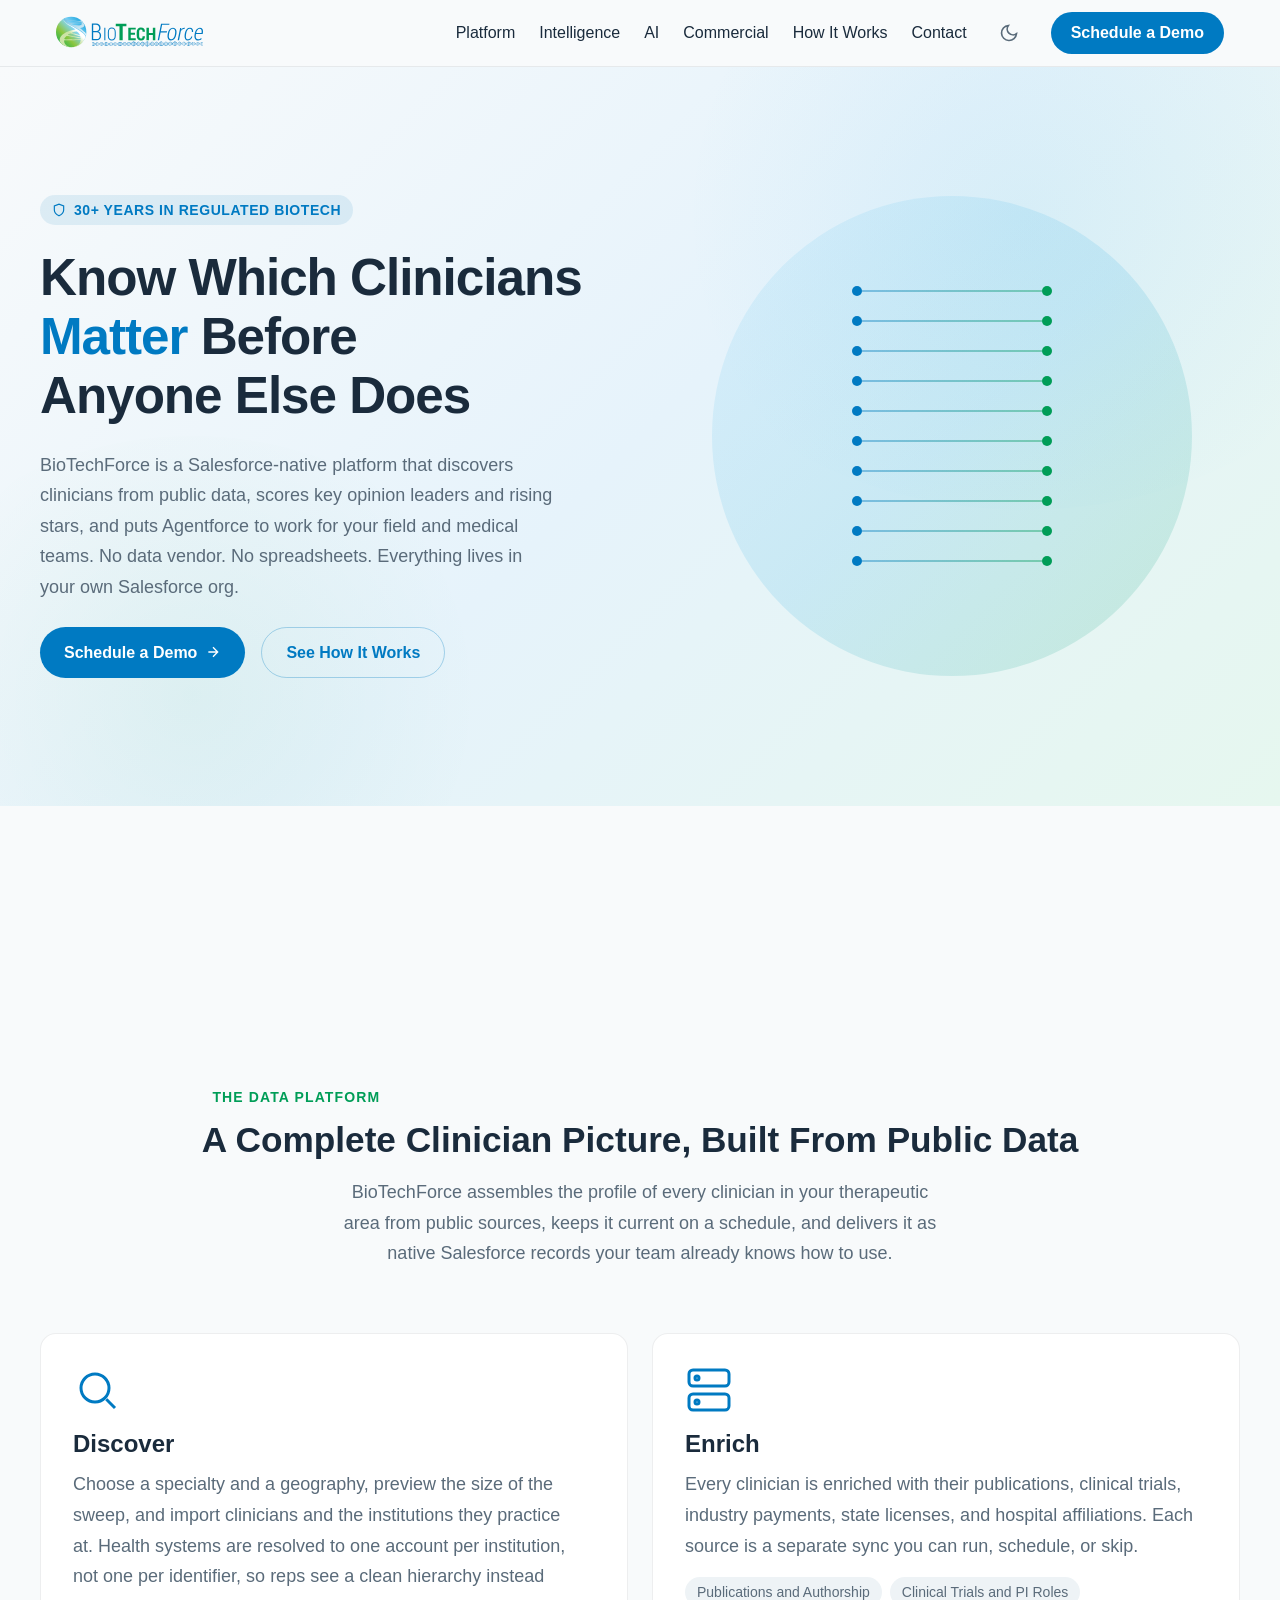
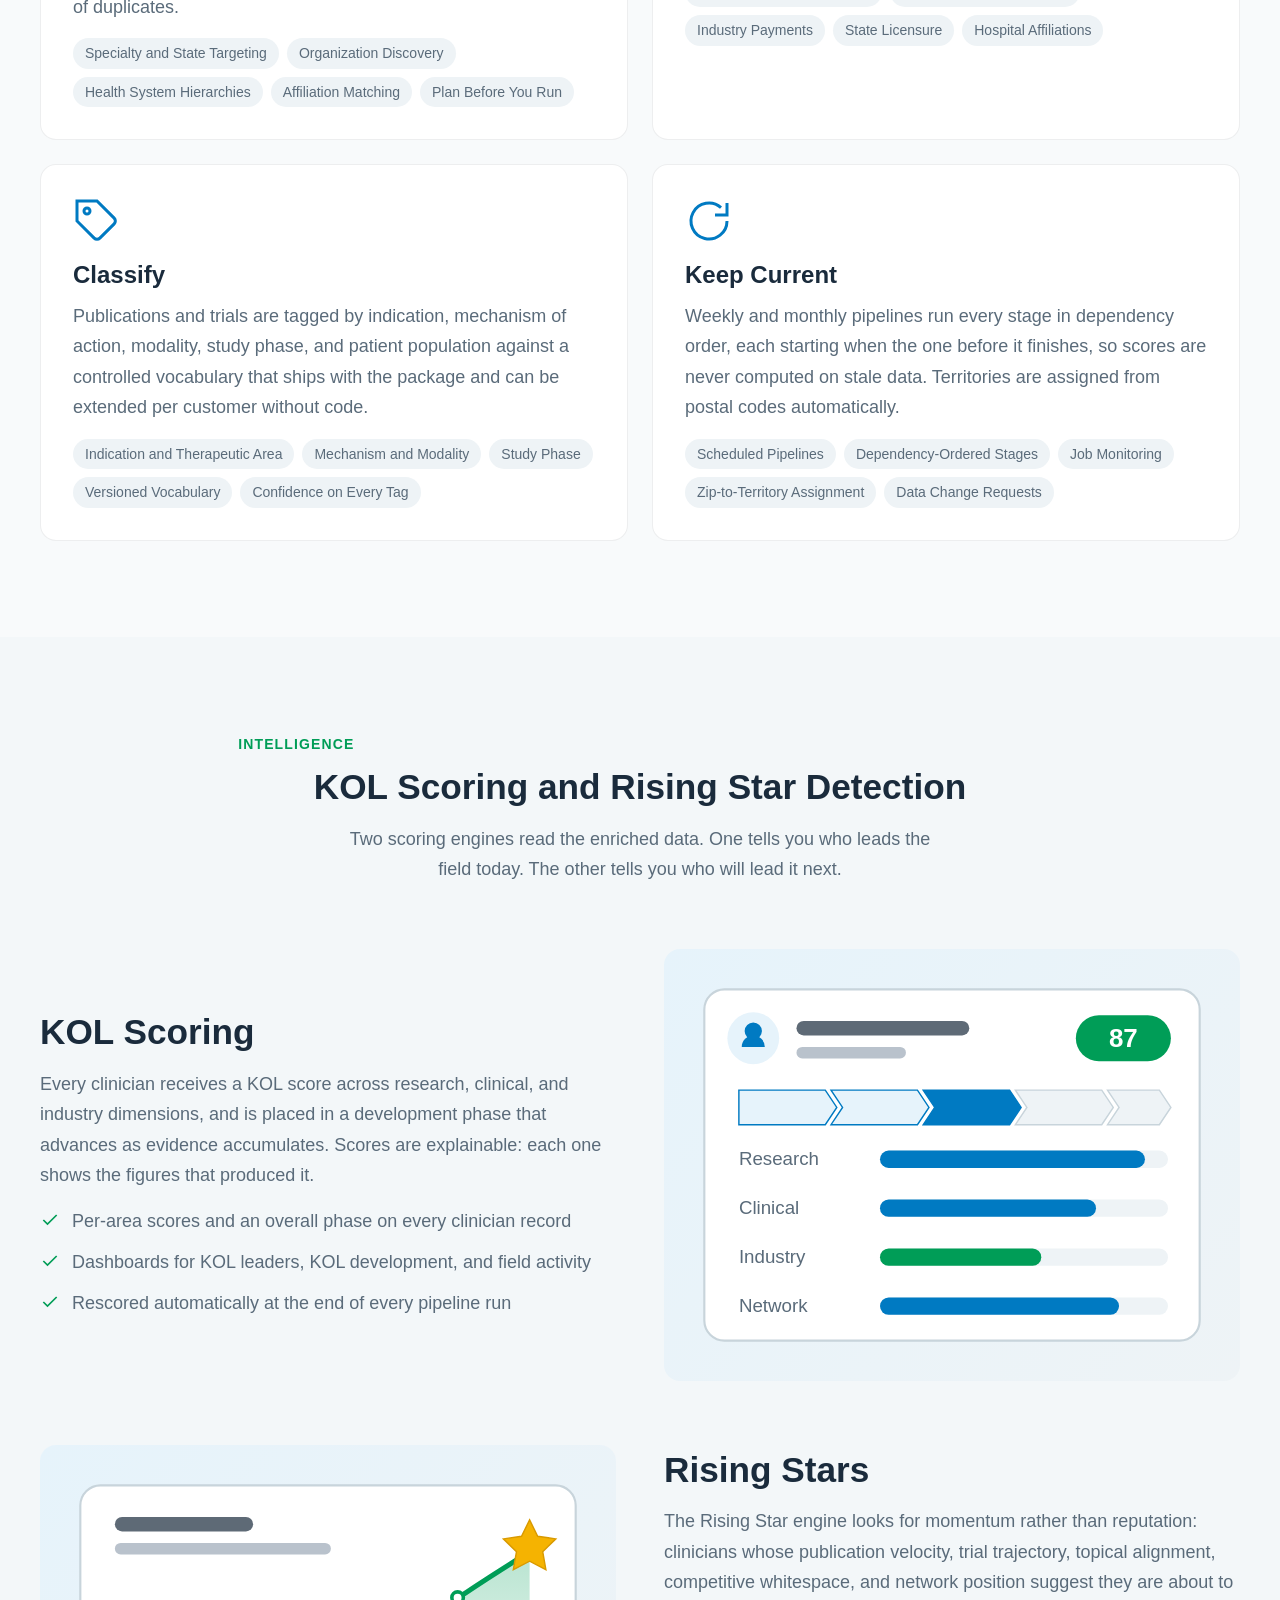
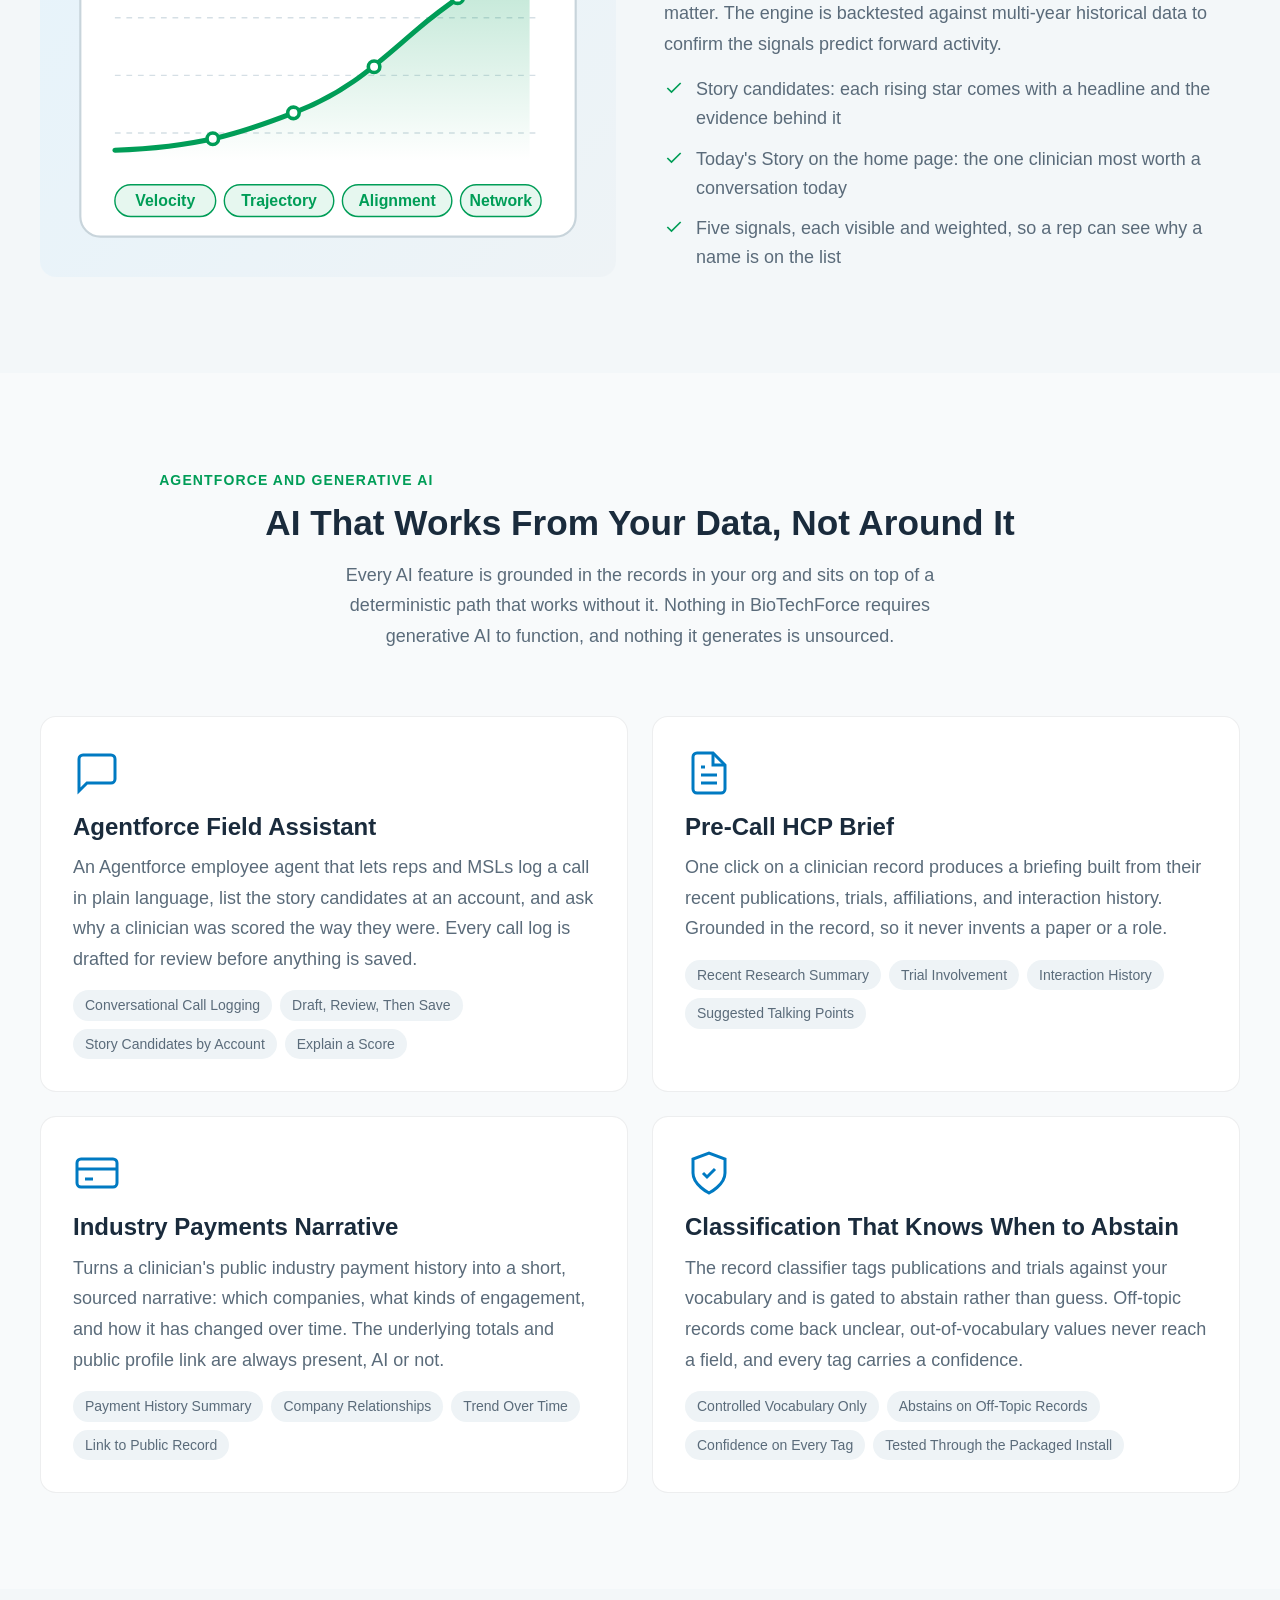
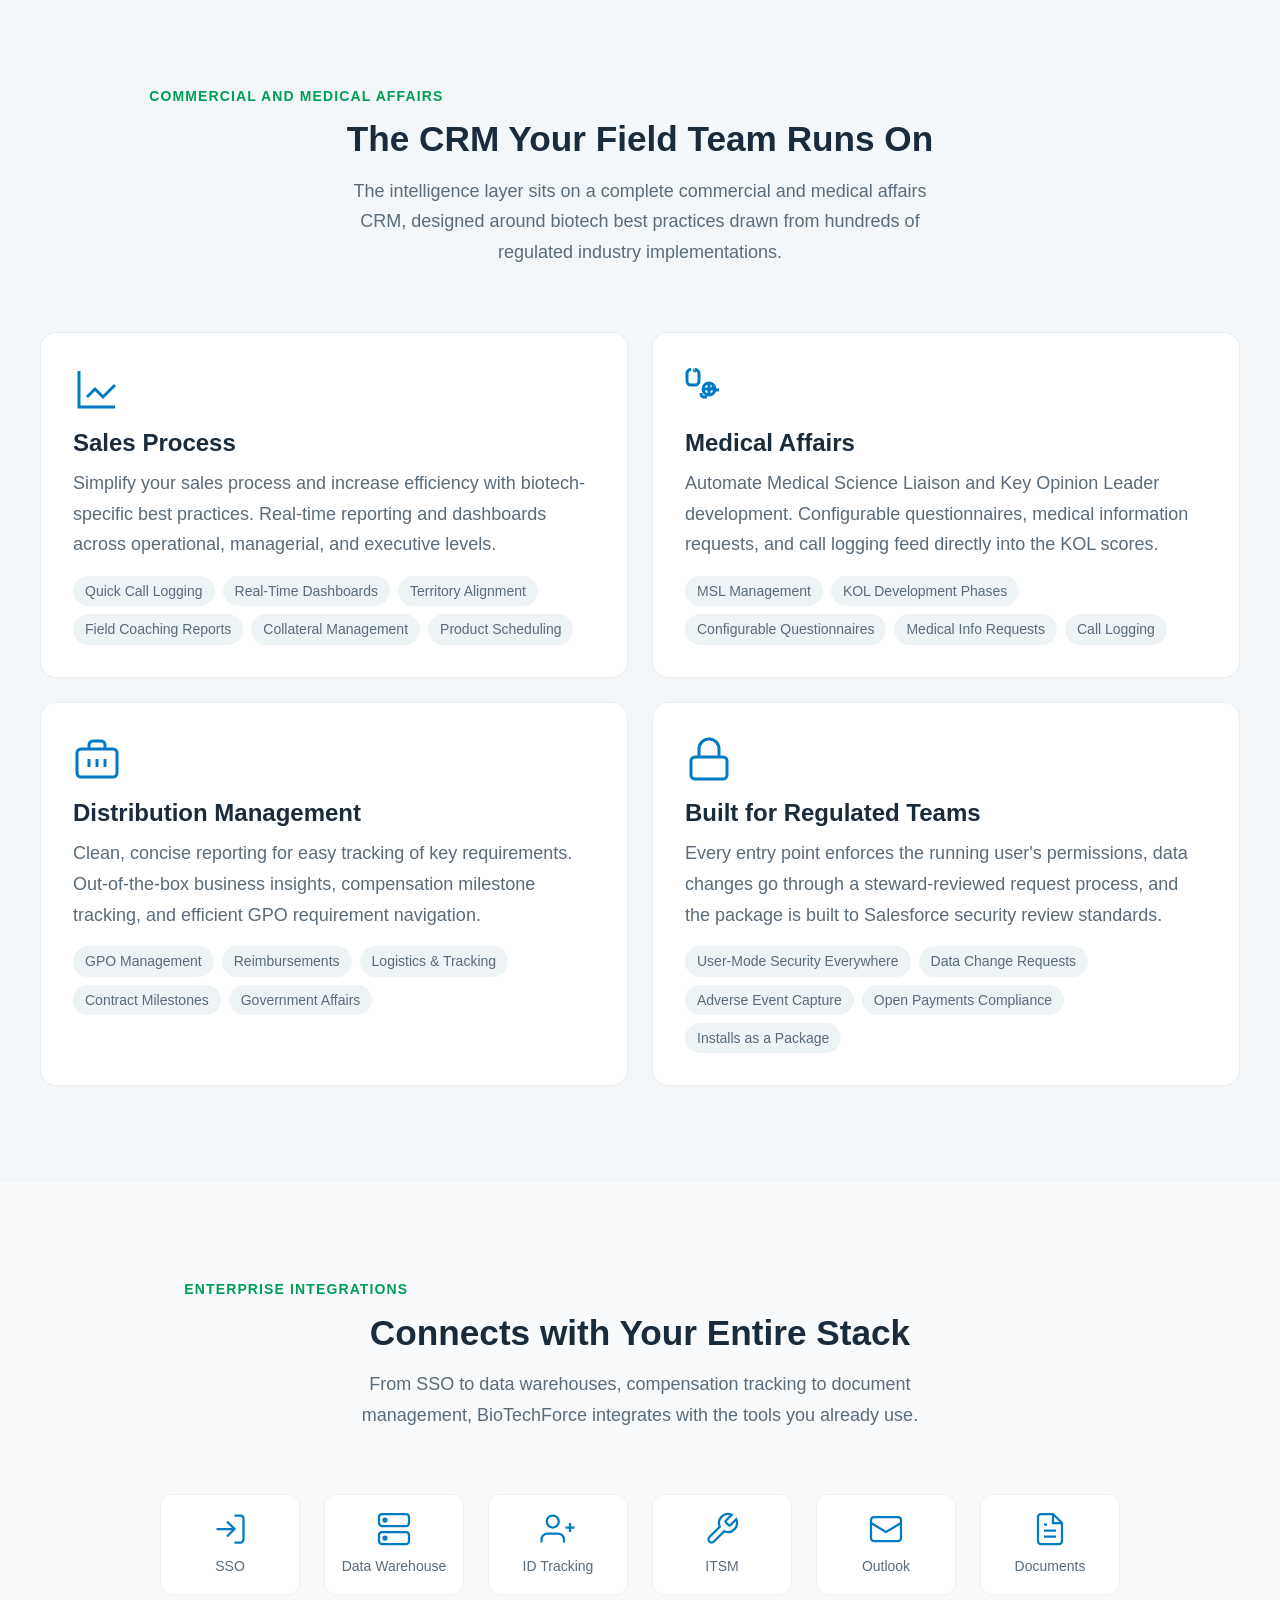
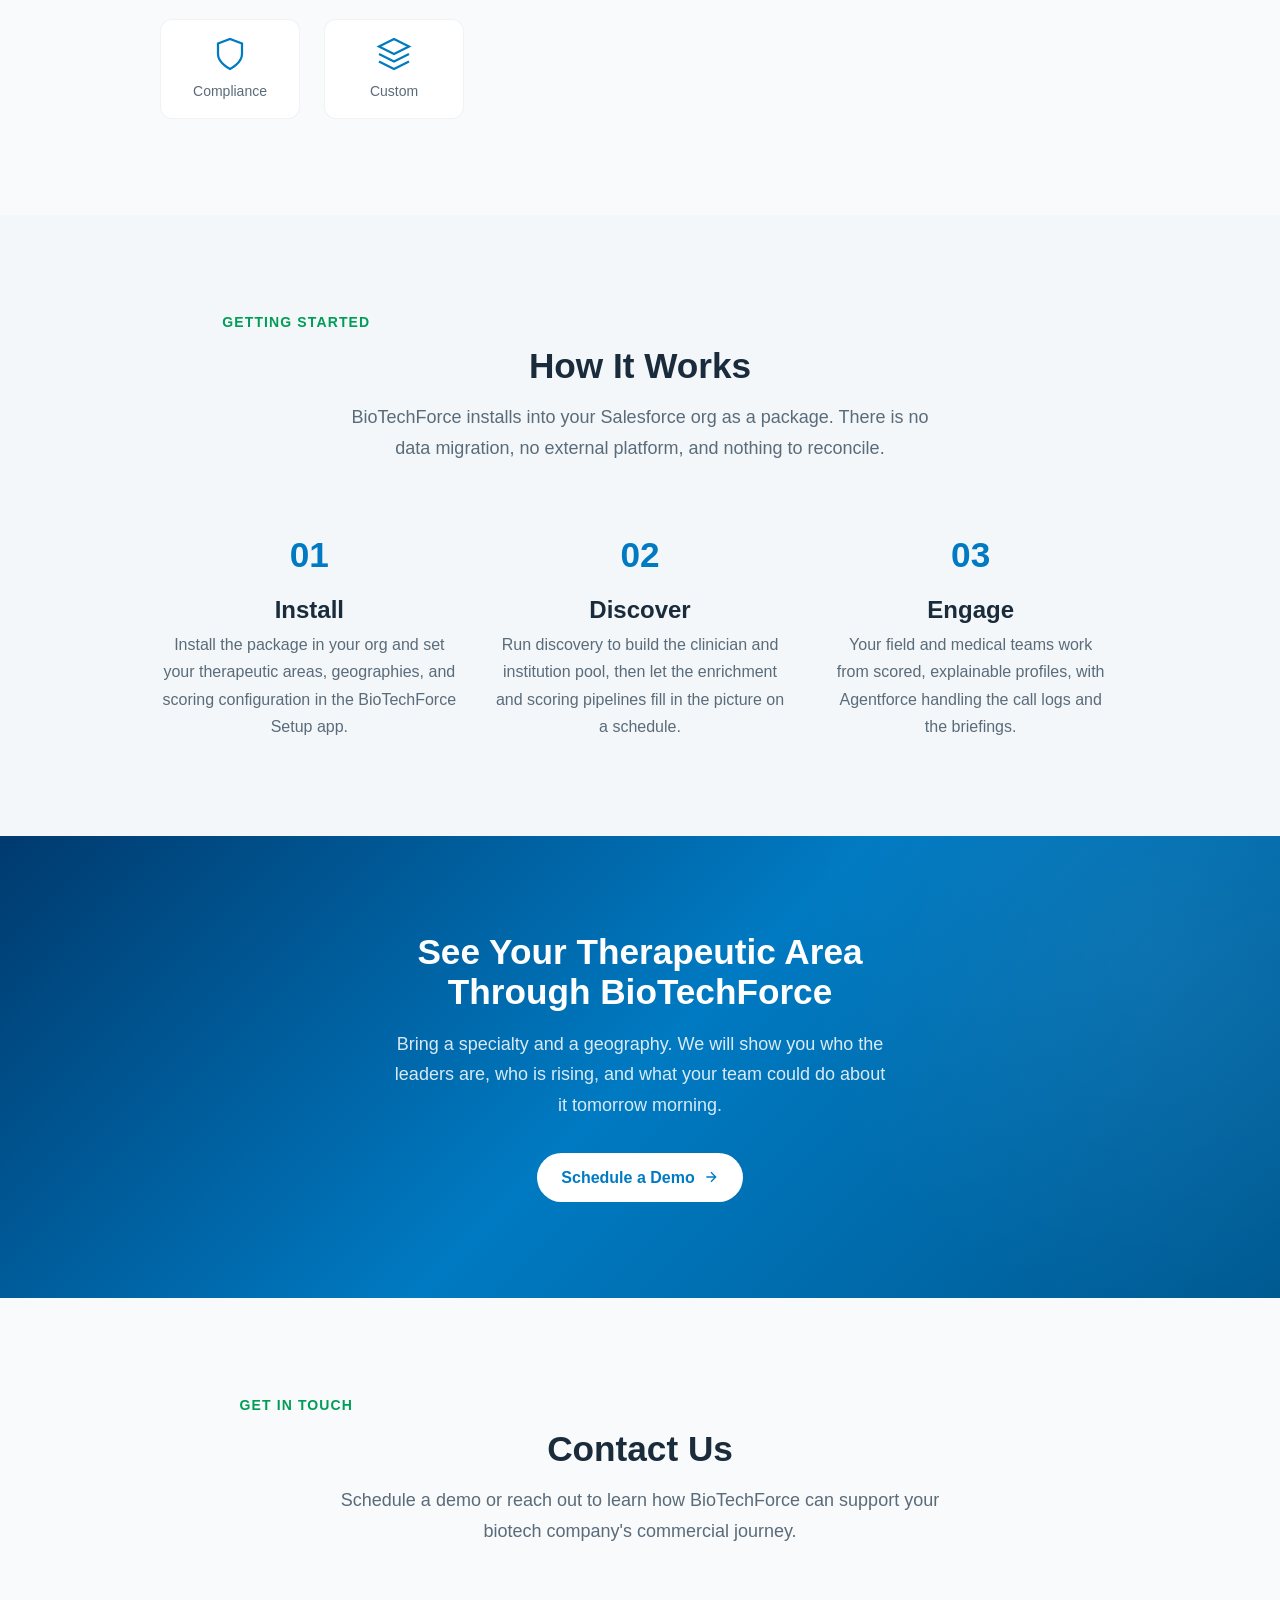
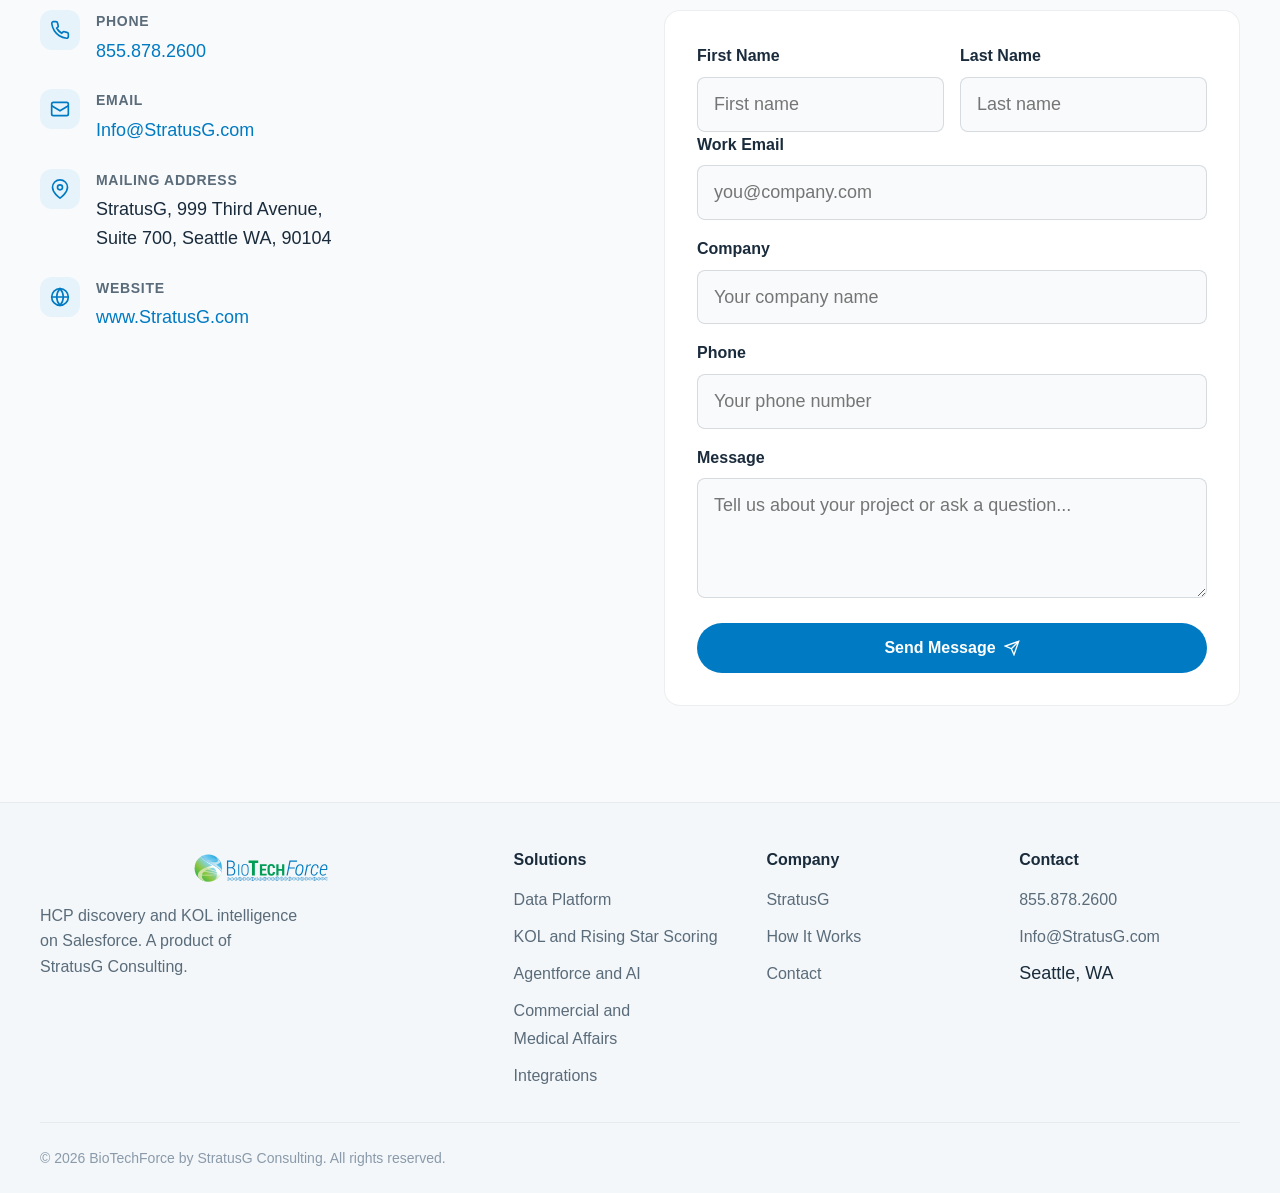
==== commit 403d4591: "Reposition site around HCP discovery, KOL and Rising Star scoring, and Agentforce Data platform, int" ====
--- a/index.html
+++ b/index.html
@@ -5,35 +5,45 @@
 <meta name="viewport" content="width=device-width, initial-scale=1.0">
 
 <!-- Primary SEO -->
-<title>BioTechForce — Simplified Cloud Solutions for Biotech | Salesforce for Life Sciences</title>
-<meta name="description" content="BioTechForce by StratusG delivers quick-start Salesforce solutions for biotech companies. 20+ years, hundreds of implementations. Sales, Medical Affairs, Distribution Management, and System Integrations.">
-<meta name="keywords" content="biotech CRM, Salesforce biotech, life sciences cloud, commercial biotech solutions, MSL management, GPO management, biotech sales automation, StratusG consulting">
+<title>BioTechForce — HCP Discovery and KOL Intelligence on Salesforce | Life Sciences</title>
+<meta name="description" content="BioTechForce by StratusG is a Salesforce-native platform that discovers clinicians from public data, scores key opinion leaders and rising stars, and puts Agentforce to work for field teams. 30+ years in regulated biotech.">
+<meta name="keywords" content="HCP discovery, KOL scoring, key opinion leader identification, rising star clinicians, Salesforce life sciences, Agentforce biotech, medical affairs CRM, MSL management, biotech CRM, StratusG consulting">
 <meta name="robots" content="index, follow">
 <link rel="canonical" href="https://www.biotechforce.com/">
 
 <!-- Open Graph -->
 <meta property="og:type" content="website">
-<meta property="og:title" content="BioTechForce — Simplified Cloud Solutions for Biotech">
-<meta property="og:description" content="Quick-start Salesforce solutions purpose-built for biotech. 20+ years of experience, hundreds of implementations. Sales, Medical Affairs, Distribution, and Integrations.">
+<meta property="og:title" content="BioTechForce — HCP Discovery and KOL Intelligence on Salesforce">
+<meta property="og:description" content="Discover clinicians from public data, score KOLs and rising stars, and put Agentforce to work for your field team. Salesforce-native, built by a team with 30+ years in regulated biotech.">
 <meta property="og:url" content="https://www.biotechforce.com/">
 <meta property="og:site_name" content="BioTechForce">
 <meta property="og:locale" content="en_US">
-<meta property="og:image" content="./assets/banner.jpg">
+<meta property="og:image" content="https://www.biotechforce.com/assets/og-image.jpg">
+<meta property="og:image:secure_url" content="https://www.biotechforce.com/assets/og-image.jpg">
+<meta property="og:image:type" content="image/jpeg">
 <meta property="og:image:width" content="1200">
-<meta property="og:image:height" content="630">
+<meta property="og:image:height" content="627">
+<meta property="og:image:alt" content="BioTechForce — HCP Discovery and KOL Intelligence on Salesforce">
 
 <!-- Twitter Card -->
 <meta name="twitter:card" content="summary_large_image">
-<meta name="twitter:title" content="BioTechForce — Simplified Cloud Solutions for Biotech">
-<meta name="twitter:description" content="Quick-start Salesforce solutions purpose-built for biotech. 20+ years of experience, hundreds of implementations.">
-<meta name="twitter:image" content="./assets/banner.jpg">
-
-<!-- reCAPTCHA Enterprise -->
-<script src="https://www.google.com/recaptcha/enterprise.js?render=6LfGjIksAAAAAFd-IfuSqbmS2WDGLfB0_7n0HB--"></script>
+<meta name="twitter:title" content="BioTechForce — HCP Discovery and KOL Intelligence on Salesforce">
+<meta name="twitter:description" content="Discover clinicians from public data, score KOLs and rising stars, and put Agentforce to work for your field team.">
+<meta name="twitter:image" content="https://www.biotechforce.com/assets/og-image.jpg">
+<meta name="twitter:image:alt" content="BioTechForce — HCP Discovery and KOL Intelligence on Salesforce">
+
+<!-- reCAPTCHA -->
+<script src="https://www.google.com/recaptcha/api.js"></script>
 <script>
-  function onSubmit(token) {
-    document.getElementById('contact-form').submit();
+  function timestamp() {
+    var response = document.getElementById("g-recaptcha-response");
+    if (response == null || response.value.trim() == "") {
+      var elems = JSON.parse(document.getElementsByName("captcha_settings")[0].value);
+      elems["ts"] = JSON.stringify(new Date().getTime());
+      document.getElementsByName("captcha_settings")[0].value = JSON.stringify(elems);
+    }
   }
+  setInterval(timestamp, 500);
 </script>
 
 <!-- Fonts -->
@@ -54,13 +64,13 @@
   "name": "BioTechForce",
   "applicationCategory": "BusinessApplication",
   "operatingSystem": "Web",
-  "description": "Quick-start Salesforce cloud solution for biotech companies, including Sales Process, Medical Affairs, Distribution Management, and System Integrations.",
+  "description": "Salesforce-native HCP discovery and KOL intelligence for life sciences. Discovers clinicians from public data, scores key opinion leaders and rising stars, and adds Agentforce assistance for field and medical teams.",
   "url": "https://www.biotechforce.com",
   "provider": {
     "@type": "Organization",
     "name": "StratusG Consulting",
     "url": "https://www.stratusg.com",
-    "telephone": "+18558782600",
+    "telephone": "+185****2600",
     "email": "Info@StratusG.com",
     "address": {
       "@type": "PostalAddress",
@@ -73,7 +83,7 @@
   },
   "offers": {
     "@type": "Offer",
-    "description": "Quick-start commercial solution for biotech companies",
+    "description": "Salesforce-native HCP discovery and KOL intelligence platform for life sciences companies",
     "priceCurrency": "USD"
   }
 }
@@ -97,7 +107,7 @@
     "email": "Info@StratusG.com"
   },
   "sameAs": [],
-  "description": "BioTechForce is a quick-start out of the box Salesforce solution to support a biotech company's commercial journey. Over 20 years of experience in the regulated biotech industry."
+  "description": "BioTechForce is a Salesforce-native HCP discovery and KOL intelligence platform for life sciences companies, built by a team with over 30 years of experience in the regulated biotech industry."
 }
 </script>
 </head>
@@ -111,14 +121,16 @@
         <img src="./assets/logo.svg" alt="BioTechForce logo" class="header__logo" width="180" height="40">
       </a>
       <nav class="header__nav" aria-label="Main navigation">
-        <a href="#solutions" class="header__nav-link">Solutions</a>
-        <a href="#integrations" class="header__nav-link">Integrations</a>
+        <a href="#platform" class="header__nav-link">Platform</a>
+        <a href="#intelligence" class="header__nav-link">Intelligence</a>
+        <a href="#ai" class="header__nav-link">AI</a>
+        <a href="#solutions" class="header__nav-link">Commercial</a>
         <a href="#process" class="header__nav-link">How It Works</a>
         <a href="#contact" class="header__nav-link">Contact</a>
         <button data-theme-toggle aria-label="Switch to dark mode" class="header__theme-toggle">
           <svg width="20" height="20" viewBox="0 0 24 24" fill="none" stroke="currentColor" stroke-width="2"><path d="M21 12.79A9 9 0 1 1 11.21 3 7 7 0 0 0 21 12.79z"/></svg>
         </button>
-        <a href="#contact" class="header__cta">Get Started</a>
+        <a href="#contact" class="header__cta">Schedule a Demo</a>
       </nav>
       <button class="header__hamburger" aria-label="Open menu" onclick="document.querySelector('.mobile-nav').classList.add('is-open')">
         <svg width="24" height="24" viewBox="0 0 24 24" fill="none" stroke="currentColor" stroke-width="2"><path d="M3 12h18M3 6h18M3 18h18"/></svg>
@@ -131,11 +143,13 @@
     <button class="mobile-nav__close" aria-label="Close menu" onclick="document.querySelector('.mobile-nav').classList.remove('is-open')">
       <svg width="24" height="24" viewBox="0 0 24 24" fill="none" stroke="currentColor" stroke-width="2"><path d="M18 6L6 18M6 6l12 12"/></svg>
     </button>
-    <a href="#solutions" class="mobile-nav__link" onclick="document.querySelector('.mobile-nav').classList.remove('is-open')">Solutions</a>
-    <a href="#integrations" class="mobile-nav__link" onclick="document.querySelector('.mobile-nav').classList.remove('is-open')">Integrations</a>
+    <a href="#platform" class="mobile-nav__link" onclick="document.querySelector('.mobile-nav').classList.remove('is-open')">Platform</a>
+    <a href="#intelligence" class="mobile-nav__link" onclick="document.querySelector('.mobile-nav').classList.remove('is-open')">Intelligence</a>
+    <a href="#ai" class="mobile-nav__link" onclick="document.querySelector('.mobile-nav').classList.remove('is-open')">AI</a>
+    <a href="#solutions" class="mobile-nav__link" onclick="document.querySelector('.mobile-nav').classList.remove('is-open')">Commercial</a>
     <a href="#process" class="mobile-nav__link" onclick="document.querySelector('.mobile-nav').classList.remove('is-open')">How It Works</a>
     <a href="#contact" class="mobile-nav__link" onclick="document.querySelector('.mobile-nav').classList.remove('is-open')">Contact</a>
-    <a href="#contact" class="btn btn--primary" onclick="document.querySelector('.mobile-nav').classList.remove('is-open')">Get Started</a>
+    <a href="#contact" class="btn btn--primary" onclick="document.querySelector('.mobile-nav').classList.remove('is-open')">Schedule a Demo</a>
   </div>
 
   <main id="main">
@@ -146,20 +160,20 @@
         <div class="hero__content">
           <span class="hero__badge">
             <svg width="14" height="14" viewBox="0 0 24 24" fill="none" stroke="currentColor" stroke-width="2"><path d="M12 22s8-4 8-10V5l-8-3-8 3v7c0 6 8 10 8 10z"/></svg>
-            20+ Years in Regulated Biotech
+            30+ Years in Regulated Biotech
           </span>
           <h1 id="hero-title" class="hero__title">
-            Commercial <span>Cloud Solutions</span> for Biotech
+            Know Which Clinicians <span>Matter</span> Before Anyone Else Does
           </h1>
           <p class="hero__desc">
-            BioTechForce is a quick-start, out-of-the-box Salesforce solution built to accelerate your biotech company's commercial journey. Hundreds of implementations. Proven results.
+            BioTechForce is a Salesforce-native platform that discovers clinicians from public data, scores key opinion leaders and rising stars, and puts Agentforce to work for your field and medical teams. No data vendor. No spreadsheets. Everything lives in your own Salesforce org.
           </p>
           <div class="hero__actions">
             <a href="#contact" class="btn btn--primary">
               Schedule a Demo
               <svg width="16" height="16" viewBox="0 0 24 24" fill="none" stroke="currentColor" stroke-width="2"><path d="M5 12h14M12 5l7 7-7 7"/></svg>
             </a>
-            <a href="#solutions" class="btn btn--secondary">Explore Solutions</a>
+            <a href="#platform" class="btn btn--secondary">See How It Works</a>
           </div>
         </div>
         <div class="hero__visual" aria-hidden="true">
@@ -188,7 +202,7 @@
     <section class="stats fade-in" aria-label="Key statistics">
       <div class="stats__inner">
         <div class="stat">
-          <div class="stat__number" data-count="20">20+</div>
+          <div class="stat__number" data-count="30">30+</div>
           <div class="stat__label">Years in Biotech</div>
         </div>
         <div class="stat">
@@ -200,18 +214,296 @@
           <div class="stat__label">Salesforce in Regulated Biotech</div>
         </div>
         <div class="stat">
-          <div class="stat__number">30+</div>
-          <div class="stat__label">Years of IT Solutions</div>
-        </div>
-      </div>
-    </section>
-
-    <!-- ===== SOLUTIONS ===== -->
-    <section id="solutions" class="section" aria-labelledby="solutions-title">
+          <div class="stat__number">100%</div>
+          <div class="stat__label">Salesforce Native</div>
+        </div>
+      </div>
+    </section>
+
+    <!-- ===== PLATFORM (DATA) ===== -->
+    <section id="platform" class="section" aria-labelledby="platform-title">
       <div class="section__header fade-in">
-        <p class="section__label">Simplified Cloud Solutions</p>
-        <h2 id="solutions-title" class="section__title">Purpose-Built for Biotech</h2>
-        <p class="section__desc">Every solution is designed around biotech best practices, drawn from hundreds of regulated industry implementations.</p>
+        <p class="section__label">The Data Platform</p>
+        <h2 id="platform-title" class="section__title">A Complete Clinician Picture, Built From Public Data</h2>
+        <p class="section__desc">BioTechForce assembles the profile of every clinician in your therapeutic area from public sources, keeps it current on a schedule, and delivers it as native Salesforce records your team already knows how to use.</p>
+      </div>
+
+      <div class="solutions-grid">
+        <!-- Discover -->
+        <article class="solution-card fade-in">
+          <svg class="solution-card__icon" viewBox="0 0 24 24" fill="none" stroke="currentColor" stroke-width="1.5">
+            <circle cx="11" cy="11" r="7"/><path d="M21 21l-4.35-4.35"/>
+          </svg>
+          <h3 class="solution-card__title">Discover</h3>
+          <p class="solution-card__desc">
+            Choose a specialty and a geography, preview the size of the sweep, and import clinicians and the institutions they practice at. Health systems are resolved to one account per institution, not one per identifier, so reps see a clean hierarchy instead of duplicates.
+          </p>
+          <ul class="solution-card__features" role="list">
+            <li>Specialty and State Targeting</li>
+            <li>Organization Discovery</li>
+            <li>Health System Hierarchies</li>
+            <li>Affiliation Matching</li>
+            <li>Plan Before You Run</li>
+          </ul>
+        </article>
+
+        <!-- Enrich -->
+        <article class="solution-card fade-in">
+          <svg class="solution-card__icon" viewBox="0 0 24 24" fill="none" stroke="currentColor" stroke-width="1.5">
+            <rect x="2" y="2" width="20" height="8" rx="2"/><rect x="2" y="14" width="20" height="8" rx="2"/><circle cx="6" cy="6" r="1"/><circle cx="6" cy="18" r="1"/>
+          </svg>
+          <h3 class="solution-card__title">Enrich</h3>
+          <p class="solution-card__desc">
+            Every clinician is enriched with their publications, clinical trials, industry payments, state licenses, and hospital affiliations. Each source is a separate sync you can run, schedule, or skip.
+          </p>
+          <ul class="solution-card__features" role="list">
+            <li>Publications and Authorship</li>
+            <li>Clinical Trials and PI Roles</li>
+            <li>Industry Payments</li>
+            <li>State Licensure</li>
+            <li>Hospital Affiliations</li>
+          </ul>
+        </article>
+
+        <!-- Classify -->
+        <article class="solution-card fade-in">
+          <svg class="solution-card__icon" viewBox="0 0 24 24" fill="none" stroke="currentColor" stroke-width="1.5">
+            <path d="M20.59 13.41l-7.17 7.17a2 2 0 01-2.83 0L2 12V2h10l8.59 8.59a2 2 0 010 2.82z"/><circle cx="7" cy="7" r="1.5"/>
+          </svg>
+          <h3 class="solution-card__title">Classify</h3>
+          <p class="solution-card__desc">
+            Publications and trials are tagged by indication, mechanism of action, modality, study phase, and patient population against a controlled vocabulary that ships with the package and can be extended per customer without code.
+          </p>
+          <ul class="solution-card__features" role="list">
+            <li>Indication and Therapeutic Area</li>
+            <li>Mechanism and Modality</li>
+            <li>Study Phase</li>
+            <li>Versioned Vocabulary</li>
+            <li>Confidence on Every Tag</li>
+          </ul>
+        </article>
+
+        <!-- Keep Current -->
+        <article class="solution-card fade-in">
+          <svg class="solution-card__icon" viewBox="0 0 24 24" fill="none" stroke="currentColor" stroke-width="1.5">
+            <path d="M21 12a9 9 0 11-3-6.7"/><path d="M21 3v6h-6"/>
+          </svg>
+          <h3 class="solution-card__title">Keep Current</h3>
+          <p class="solution-card__desc">
+            Weekly and monthly pipelines run every stage in dependency order, each starting when the one before it finishes, so scores are never computed on stale data. Territories are assigned from postal codes automatically.
+          </p>
+          <ul class="solution-card__features" role="list">
+            <li>Scheduled Pipelines</li>
+            <li>Dependency-Ordered Stages</li>
+            <li>Job Monitoring</li>
+            <li>Zip-to-Territory Assignment</li>
+            <li>Data Change Requests</li>
+          </ul>
+        </article>
+      </div>
+    </section>
+
+    <!-- ===== INTELLIGENCE (SCORING) ===== -->
+    <section id="intelligence" class="section section--alt" aria-labelledby="intelligence-title">
+      <div class="section__header fade-in">
+        <p class="section__label">Intelligence</p>
+        <h2 id="intelligence-title" class="section__title">KOL Scoring and Rising Star Detection</h2>
+        <p class="section__desc">Two scoring engines read the enriched data. One tells you who leads the field today. The other tells you who will lead it next.</p>
+      </div>
+
+      <div class="feature-highlight fade-in">
+        <div class="feature-highlight__content">
+          <h3 class="feature-highlight__title">KOL Scoring</h3>
+          <p class="feature-highlight__desc">
+            Every clinician receives a KOL score across research, clinical, and industry dimensions, and is placed in a development phase that advances as evidence accumulates. Scores are explainable: each one shows the figures that produced it.
+          </p>
+          <ul class="feature-highlight__list" role="list">
+            <li><svg viewBox="0 0 24 24" fill="none" stroke="currentColor" stroke-width="2"><path d="M20 6L9 17l-5-5"/></svg>Per-area scores and an overall phase on every clinician record</li>
+            <li><svg viewBox="0 0 24 24" fill="none" stroke="currentColor" stroke-width="2"><path d="M20 6L9 17l-5-5"/></svg>Dashboards for KOL leaders, KOL development, and field activity</li>
+            <li><svg viewBox="0 0 24 24" fill="none" stroke="currentColor" stroke-width="2"><path d="M20 6L9 17l-5-5"/></svg>Rescored automatically at the end of every pipeline run</li>
+          </ul>
+        </div>
+        <div class="feature-highlight__visual feature-highlight__visual--illustration" aria-hidden="true">
+          <svg class="illus" viewBox="0 0 400 300" xmlns="http://www.w3.org/2000/svg">
+            <!-- Clinician score card -->
+            <rect x="28" y="28" width="344" height="244" rx="14" class="illus-card"/>
+            <!-- header: avatar + name lines -->
+            <circle cx="62" cy="62" r="18" class="illus-avatar"/>
+            <path d="M54 68a8 8 0 0 1 16 0" class="illus-avatar-body"/>
+            <circle cx="62" cy="57" r="6" class="illus-avatar-head"/>
+            <rect x="92" y="50" width="120" height="10" rx="5" class="illus-line-strong"/>
+            <rect x="92" y="68" width="76" height="8" rx="4" class="illus-line"/>
+            <!-- overall score pill -->
+            <rect x="286" y="46" width="66" height="32" rx="16" class="illus-pill"/>
+            <text x="319" y="68" text-anchor="middle" class="illus-pill-text">87</text>
+            <!-- phase chevrons -->
+            <g class="illus-chevrons">
+              <path d="M52 98h60l8 12-8 12H52z" class="illus-chev illus-chev--done"/>
+              <path d="M116 98h60l8 12-8 12h-60l8-12z" class="illus-chev illus-chev--done"/>
+              <path d="M180 98h60l8 12-8 12h-60l8-12z" class="illus-chev illus-chev--current"/>
+              <path d="M244 98h60l8 12-8 12h-60l8-12z" class="illus-chev"/>
+              <path d="M308 98h36l8 12-8 12h-36l8-12z" class="illus-chev"/>
+            </g>
+            <!-- score bars -->
+            <g class="illus-bars">
+              <text x="52" y="150" class="illus-label">Research</text>
+              <rect x="150" y="140" width="200" height="12" rx="6" class="illus-track"/>
+              <rect x="150" y="140" width="184" height="12" rx="6" class="illus-fill"/>
+              <text x="52" y="184" class="illus-label">Clinical</text>
+              <rect x="150" y="174" width="200" height="12" rx="6" class="illus-track"/>
+              <rect x="150" y="174" width="150" height="12" rx="6" class="illus-fill"/>
+              <text x="52" y="218" class="illus-label">Industry</text>
+              <rect x="150" y="208" width="200" height="12" rx="6" class="illus-track"/>
+              <rect x="150" y="208" width="112" height="12" rx="6" class="illus-fill illus-fill--accent"/>
+              <text x="52" y="252" class="illus-label">Network</text>
+              <rect x="150" y="242" width="200" height="12" rx="6" class="illus-track"/>
+              <rect x="150" y="242" width="166" height="12" rx="6" class="illus-fill"/>
+            </g>
+          </svg>
+        </div>
+      </div>
+
+      <div class="feature-highlight feature-highlight--reverse fade-in" style="margin-top: var(--space-16);">
+        <div class="feature-highlight__content">
+          <h3 class="feature-highlight__title">Rising Stars</h3>
+          <p class="feature-highlight__desc">
+            The Rising Star engine looks for momentum rather than reputation: clinicians whose publication velocity, trial trajectory, topical alignment, competitive whitespace, and network position suggest they are about to matter. The engine is backtested against multi-year historical data to confirm the signals predict forward activity.
+          </p>
+          <ul class="feature-highlight__list" role="list">
+            <li><svg viewBox="0 0 24 24" fill="none" stroke="currentColor" stroke-width="2"><path d="M20 6L9 17l-5-5"/></svg>Story candidates: each rising star comes with a headline and the evidence behind it</li>
+            <li><svg viewBox="0 0 24 24" fill="none" stroke="currentColor" stroke-width="2"><path d="M20 6L9 17l-5-5"/></svg>Today's Story on the home page: the one clinician most worth a conversation today</li>
+            <li><svg viewBox="0 0 24 24" fill="none" stroke="currentColor" stroke-width="2"><path d="M20 6L9 17l-5-5"/></svg>Five signals, each visible and weighted, so a rep can see why a name is on the list</li>
+          </ul>
+        </div>
+        <div class="feature-highlight__visual feature-highlight__visual--illustration" aria-hidden="true">
+          <svg class="illus" viewBox="0 0 400 300" xmlns="http://www.w3.org/2000/svg">
+            <defs>
+              <linearGradient id="rs-area" x1="0" y1="0" x2="0" y2="1">
+                <stop offset="0%" class="illus-grad-top"/>
+                <stop offset="100%" class="illus-grad-bottom"/>
+              </linearGradient>
+            </defs>
+            <rect x="28" y="28" width="344" height="244" rx="14" class="illus-card"/>
+            <!-- title row -->
+            <rect x="52" y="50" width="96" height="10" rx="5" class="illus-line-strong"/>
+            <rect x="52" y="68" width="150" height="8" rx="4" class="illus-line"/>
+            <!-- gridlines -->
+            <g class="illus-grid">
+              <line x1="52" y1="120" x2="348" y2="120"/>
+              <line x1="52" y1="160" x2="348" y2="160"/>
+              <line x1="52" y1="200" x2="348" y2="200"/>
+            </g>
+            <!-- momentum curve -->
+            <path d="M52 212 C110 210 140 200 176 186 C214 172 236 150 262 128 C288 106 312 92 340 74 L340 220 L52 220 Z" fill="url(#rs-area)"/>
+            <path d="M52 212 C110 210 140 200 176 186 C214 172 236 150 262 128 C288 106 312 92 340 74" class="illus-curve"/>
+            <!-- evidence dots along the curve -->
+            <circle cx="120" cy="204" r="4" class="illus-dot"/>
+            <circle cx="176" cy="186" r="4" class="illus-dot"/>
+            <circle cx="232" cy="154" r="4" class="illus-dot"/>
+            <circle cx="290" cy="106" r="4" class="illus-dot"/>
+            <!-- star at the end -->
+            <path d="M340 52l5.6 11.4 12.6 1.8-9.1 8.9 2.2 12.5-11.3-5.9-11.3 5.9 2.2-12.5-9.1-8.9 12.6-1.8z" class="illus-star"/>
+            <!-- signal chips -->
+            <g class="illus-chips">
+              <rect x="52" y="236" width="70" height="22" rx="11" class="illus-chip"/>
+              <text x="87" y="251" text-anchor="middle" class="illus-chip-text">Velocity</text>
+              <rect x="128" y="236" width="76" height="22" rx="11" class="illus-chip"/>
+              <text x="166" y="251" text-anchor="middle" class="illus-chip-text">Trajectory</text>
+              <rect x="210" y="236" width="76" height="22" rx="11" class="illus-chip"/>
+              <text x="248" y="251" text-anchor="middle" class="illus-chip-text">Alignment</text>
+              <rect x="292" y="236" width="56" height="22" rx="11" class="illus-chip"/>
+              <text x="320" y="251" text-anchor="middle" class="illus-chip-text">Network</text>
+            </g>
+          </svg>
+        </div>
+      </div>
+    </section>
+
+    <!-- ===== AI ===== -->
+    <section id="ai" class="section" aria-labelledby="ai-title">
+      <div class="section__header fade-in">
+        <p class="section__label">Agentforce and Generative AI</p>
+        <h2 id="ai-title" class="section__title">AI That Works From Your Data, Not Around It</h2>
+        <p class="section__desc">Every AI feature is grounded in the records in your org and sits on top of a deterministic path that works without it. Nothing in BioTechForce requires generative AI to function, and nothing it generates is unsourced.</p>
+      </div>
+
+      <div class="solutions-grid">
+        <!-- Employee Agent -->
+        <article class="solution-card fade-in">
+          <svg class="solution-card__icon" viewBox="0 0 24 24" fill="none" stroke="currentColor" stroke-width="1.5">
+            <path d="M21 15a2 2 0 01-2 2H7l-4 4V5a2 2 0 012-2h14a2 2 0 012 2z"/>
+          </svg>
+          <h3 class="solution-card__title">Agentforce Field Assistant</h3>
+          <p class="solution-card__desc">
+            An Agentforce employee agent that lets reps and MSLs log a call in plain language, list the story candidates at an account, and ask why a clinician was scored the way they were. Every call log is drafted for review before anything is saved.
+          </p>
+          <ul class="solution-card__features" role="list">
+            <li>Conversational Call Logging</li>
+            <li>Draft, Review, Then Save</li>
+            <li>Story Candidates by Account</li>
+            <li>Explain a Score</li>
+          </ul>
+        </article>
+
+        <!-- Pre-Call Brief -->
+        <article class="solution-card fade-in">
+          <svg class="solution-card__icon" viewBox="0 0 24 24" fill="none" stroke="currentColor" stroke-width="1.5">
+            <path d="M14 2H6a2 2 0 00-2 2v16a2 2 0 002 2h12a2 2 0 002-2V8z"/><path d="M14 2v6h6M16 13H8M16 17H8M10 9H8"/>
+          </svg>
+          <h3 class="solution-card__title">Pre-Call HCP Brief</h3>
+          <p class="solution-card__desc">
+            One click on a clinician record produces a briefing built from their recent publications, trials, affiliations, and interaction history. Grounded in the record, so it never invents a paper or a role.
+          </p>
+          <ul class="solution-card__features" role="list">
+            <li>Recent Research Summary</li>
+            <li>Trial Involvement</li>
+            <li>Interaction History</li>
+            <li>Suggested Talking Points</li>
+          </ul>
+        </article>
+
+        <!-- Payments Narrative -->
+        <article class="solution-card fade-in">
+          <svg class="solution-card__icon" viewBox="0 0 24 24" fill="none" stroke="currentColor" stroke-width="1.5">
+            <rect x="2" y="5" width="20" height="14" rx="2"/><path d="M2 10h20M6 15h4"/>
+          </svg>
+          <h3 class="solution-card__title">Industry Payments Narrative</h3>
+          <p class="solution-card__desc">
+            Turns a clinician's public industry payment history into a short, sourced narrative: which companies, what kinds of engagement, and how it has changed over time. The underlying totals and public profile link are always present, AI or not.
+          </p>
+          <ul class="solution-card__features" role="list">
+            <li>Payment History Summary</li>
+            <li>Company Relationships</li>
+            <li>Trend Over Time</li>
+            <li>Link to Public Record</li>
+          </ul>
+        </article>
+
+        <!-- Classification -->
+        <article class="solution-card fade-in">
+          <svg class="solution-card__icon" viewBox="0 0 24 24" fill="none" stroke="currentColor" stroke-width="1.5">
+            <path d="M12 22s8-4 8-10V5l-8-3-8 3v7c0 6 8 10 8 10z"/><path d="M9 12l2 2 4-4"/>
+          </svg>
+          <h3 class="solution-card__title">Classification That Knows When to Abstain</h3>
+          <p class="solution-card__desc">
+            The record classifier tags publications and trials against your vocabulary and is gated to abstain rather than guess. Off-topic records come back unclear, out-of-vocabulary values never reach a field, and every tag carries a confidence.
+          </p>
+          <ul class="solution-card__features" role="list">
+            <li>Controlled Vocabulary Only</li>
+            <li>Abstains on Off-Topic Records</li>
+            <li>Confidence on Every Tag</li>
+            <li>Tested Through the Packaged Install</li>
+          </ul>
+        </article>
+      </div>
+    </section>
+
+    <!-- ===== COMMERCIAL SOLUTIONS ===== -->
+    <section id="solutions" class="section section--alt" aria-labelledby="solutions-title">
+      <div class="section__header fade-in">
+        <p class="section__label">Commercial and Medical Affairs</p>
+        <h2 id="solutions-title" class="section__title">The CRM Your Field Team Runs On</h2>
+        <p class="section__desc">The intelligence layer sits on a complete commercial and medical affairs CRM, designed around biotech best practices drawn from hundreds of regulated industry implementations.</p>
       </div>
 
       <div class="solutions-grid">
@@ -228,9 +520,9 @@
             <li>Quick Call Logging</li>
             <li>Real-Time Dashboards</li>
             <li>Territory Alignment</li>
-            <li>Field Coaching</li>
+            <li>Field Coaching Reports</li>
             <li>Collateral Management</li>
-            <li>Training</li>
+            <li>Product Scheduling</li>
           </ul>
         </article>
 
@@ -242,12 +534,12 @@
           </svg>
           <h3 class="solution-card__title">Medical Affairs</h3>
           <p class="solution-card__desc">
-            Automate Medical Science Liaison and Key Opinion Leader development. Simplify processes to create more advocates and third-party validations with efficient call logging and reporting.
+            Automate Medical Science Liaison and Key Opinion Leader development. Configurable questionnaires, medical information requests, and call logging feed directly into the KOL scores.
           </p>
           <ul class="solution-card__features" role="list">
             <li>MSL Management</li>
-            <li>KOL Development</li>
-            <li>Automated Questionnaires</li>
+            <li>KOL Development Phases</li>
+            <li>Configurable Questionnaires</li>
             <li>Medical Info Requests</li>
             <li>Call Logging</li>
           </ul>
@@ -271,34 +563,32 @@
           </ul>
         </article>
 
-        <!-- System Integrations -->
-        <article class="solution-card fade-in">
-          <svg class="solution-card__icon" viewBox="0 0 24 24" fill="none" stroke="currentColor" stroke-width="1.5">
-            <circle cx="12" cy="12" r="3"/><circle cx="4" cy="4" r="2"/><circle cx="20" cy="4" r="2"/><circle cx="4" cy="20" r="2"/><circle cx="20" cy="20" r="2"/>
-            <path d="M5.5 5.5l4 4M14.5 14.5l4 4M5.5 18.5l4-4M14.5 9.5l4-4"/>
-          </svg>
-          <h3 class="solution-card__title">System Integrations</h3>
-          <p class="solution-card__desc">
-            Seamlessly integrate SSO, data warehouses, unique identifier tracking, ITSM, and more. Our expertise connects your disparate enterprise applications into one unified system.
-          </p>
-          <ul class="solution-card__features" role="list">
+        <!-- Security and Compliance -->
+        <article class="solution-card fade-in">
+          <svg class="solution-card__icon" viewBox="0 0 24 24" fill="none" stroke="currentColor" stroke-width="1.5">
+            <rect x="3" y="11" width="18" height="11" rx="2"/><path d="M7 11V7a5 5 0 0110 0v4"/>
+          </svg>
+          <h3 class="solution-card__title">Built for Regulated Teams</h3>
+          <p class="solution-card__desc">
+            Every entry point enforces the running user's permissions, data changes go through a steward-reviewed request process, and the package is built to Salesforce security review standards.
+          </p>
+          <ul class="solution-card__features" role="list">
+            <li>User-Mode Security Everywhere</li>
+            <li>Data Change Requests</li>
+            <li>Adverse Event Capture</li>
             <li>Open Payments Compliance</li>
-            <li>Unique ID Tracking</li>
-            <li>ITSM (Remedyforce)</li>
-            <li>Outlook Integration</li>
-            <li>Data Compliance</li>
-            <li>Adverse Events</li>
+            <li>Installs as a Package</li>
           </ul>
         </article>
       </div>
     </section>
 
     <!-- ===== INTEGRATIONS ===== -->
-    <section id="integrations" class="section section--alt" aria-labelledby="integrations-title">
+    <section id="integrations" class="section" aria-labelledby="integrations-title">
       <div class="section__header fade-in">
         <p class="section__label">Enterprise Integrations</p>
         <h2 id="integrations-title" class="section__title">Connects with Your Entire Stack</h2>
-        <p class="section__desc">From SSO to data warehouses, compensation tracking to document management — BioTechForce integrates seamlessly with the tools you already use.</p>
+        <p class="section__desc">From SSO to data warehouses, compensation tracking to document management, BioTechForce integrates with the tools you already use.</p>
       </div>
 
       <div class="integrations-grid fade-in">
@@ -337,73 +627,29 @@
       </div>
     </section>
 
-    <!-- ===== OTHER SOLUTIONS ===== -->
-    <section class="section" aria-labelledby="other-title">
-      <div class="section__header fade-in">
-        <p class="section__label">Beyond CRM</p>
-        <h2 id="other-title" class="section__title">Three Decades of Industry IT Solutions</h2>
-        <p class="section__desc">Beyond Salesforce, we bring over 30 years of experience implementing industry-specific IT solutions for the life sciences sector.</p>
-      </div>
-
-      <div class="other-solutions-list fade-in">
-        <div class="other-solutions-list__item">
-          <svg viewBox="0 0 24 24" fill="none" stroke="currentColor" stroke-width="2"><path d="M9 12l2 2 4-4"/></svg>
-          Document Management
-        </div>
-        <div class="other-solutions-list__item">
-          <svg viewBox="0 0 24 24" fill="none" stroke="currentColor" stroke-width="2"><path d="M9 12l2 2 4-4"/></svg>
-          Training Management
-        </div>
-        <div class="other-solutions-list__item">
-          <svg viewBox="0 0 24 24" fill="none" stroke="currentColor" stroke-width="2"><path d="M9 12l2 2 4-4"/></svg>
-          eQMS
-        </div>
-        <div class="other-solutions-list__item">
-          <svg viewBox="0 0 24 24" fill="none" stroke="currentColor" stroke-width="2"><path d="M9 12l2 2 4-4"/></svg>
-          MES
-        </div>
-        <div class="other-solutions-list__item">
-          <svg viewBox="0 0 24 24" fill="none" stroke="currentColor" stroke-width="2"><path d="M9 12l2 2 4-4"/></svg>
-          COI/COC Management
-        </div>
-        <div class="other-solutions-list__item">
-          <svg viewBox="0 0 24 24" fill="none" stroke="currentColor" stroke-width="2"><path d="M9 12l2 2 4-4"/></svg>
-          Contract Management
-        </div>
-        <div class="other-solutions-list__item">
-          <svg viewBox="0 0 24 24" fill="none" stroke="currentColor" stroke-width="2"><path d="M9 12l2 2 4-4"/></svg>
-          Compensation Tracking
-        </div>
-        <div class="other-solutions-list__item">
-          <svg viewBox="0 0 24 24" fill="none" stroke="currentColor" stroke-width="2"><path d="M9 12l2 2 4-4"/></svg>
-          Adverse Events
-        </div>
-      </div>
-    </section>
-
     <!-- ===== HOW IT WORKS ===== -->
     <section id="process" class="section section--alt" aria-labelledby="process-title">
       <div class="section__header fade-in">
-        <p class="section__label">Quick-Start Approach</p>
+        <p class="section__label">Getting Started</p>
         <h2 id="process-title" class="section__title">How It Works</h2>
-        <p class="section__desc">Our proven quick-start package delivers a state-of-the-art implementation that saves you both time and cost.</p>
+        <p class="section__desc">BioTechForce installs into your Salesforce org as a package. There is no data migration, no external platform, and nothing to reconcile.</p>
       </div>
 
       <div class="process-steps fade-in">
         <div class="process-step">
           <div class="process-step__number" aria-hidden="true"></div>
-          <h3 class="process-step__title">Assess</h3>
-          <p class="process-step__desc">We evaluate your current commercial processes and map them to biotech best practices refined over 20+ years.</p>
+          <h3 class="process-step__title">Install</h3>
+          <p class="process-step__desc">Install the package in your org and set your therapeutic areas, geographies, and scoring configuration in the BioTechForce Setup app.</p>
         </div>
         <div class="process-step">
           <div class="process-step__number" aria-hidden="true"></div>
-          <h3 class="process-step__title">Configure</h3>
-          <p class="process-step__desc">Our quick-start package deploys a pre-configured, best-practice Salesforce environment tailored to your specific needs.</p>
+          <h3 class="process-step__title">Discover</h3>
+          <p class="process-step__desc">Run discovery to build the clinician and institution pool, then let the enrichment and scoring pipelines fill in the picture on a schedule.</p>
         </div>
         <div class="process-step">
           <div class="process-step__number" aria-hidden="true"></div>
-          <h3 class="process-step__title">Optimize</h3>
-          <p class="process-step__desc">Continuous process improvement ensures your system evolves with your commercial journey, from launch through scale.</p>
+          <h3 class="process-step__title">Engage</h3>
+          <p class="process-step__desc">Your field and medical teams work from scored, explainable profiles, with Agentforce handling the call logs and the briefings.</p>
         </div>
       </div>
     </section>
@@ -411,12 +657,12 @@
     <!-- ===== CTA ===== -->
     <section class="cta-section" aria-labelledby="cta-title">
       <div class="cta-section__inner">
-        <h2 id="cta-title" class="cta-section__title">Ready to Accelerate Your Commercial Journey?</h2>
+        <h2 id="cta-title" class="cta-section__title">See Your Therapeutic Area Through BioTechForce</h2>
         <p class="cta-section__desc">
-          Join the hundreds of biotech companies that trust BioTechForce to simplify their cloud solutions. Get started with a quick-start implementation today.
+          Bring a specialty and a geography. We will show you who the leaders are, who is rising, and what your team could do about it tomorrow morning.
         </p>
         <a href="#contact" class="btn btn--white">
-          Talk to an Expert
+          Schedule a Demo
           <svg width="16" height="16" viewBox="0 0 24 24" fill="none" stroke="currentColor" stroke-width="2"><path d="M5 12h14M12 5l7 7-7 7"/></svg>
         </a>
       </div>
@@ -438,7 +684,7 @@
             </div>
             <div>
               <p class="contact-info__label">Phone</p>
-              <p class="contact-info__value"><a href="tel:+18558782600" target="_blank" rel="noopener noreferrer">855.878.2600</a></p>
+              <p class="contact-info__value"><a data-ph class="js-phone" target="_blank" rel="noopener noreferrer"></a></p>
             </div>
           </div>
           <div class="contact-info__item">
@@ -472,6 +718,7 @@
 
         <form id="contact-form" class="contact-form" action="https://webto.salesforce.com/servlet/servlet.WebToLead?encoding=UTF-8&orgId=00DA0000000IVj2" method="POST" aria-label="Contact form">
           <!-- Salesforce Web-to-Lead hidden fields -->
+          <input type="hidden" name="captcha_settings" value='{"keyname":"BTF_V2","fallback":"true","orgId":"00DA0000000IVj2","ts":""}'>
           <input type="hidden" name="oid" value="00DA0000000IVj2">
           <input type="hidden" name="lead_source" value="Web Form - BioTechForce">
           <input type="hidden" name="retURL" value="https://www.biotechforce.com/thank-you.html">
@@ -502,10 +749,10 @@
             <label for="description" class="contact-form__label">Message</label>
             <textarea id="description" name="description" class="contact-form__textarea" placeholder="Tell us about your project or ask a question..."></textarea>
           </div>
-          <button class="g-recaptcha btn btn--primary" style="width: 100%; justify-content: center;"
-            data-sitekey="6LfGjIksAAAAAFd-IfuSqbmS2WDGLfB0_7n0HB--"
-            data-callback="onSubmit"
-            data-action="submit">
+          <div class="contact-form__group">
+            <div class="g-recaptcha" data-sitekey="6LcYlYksAAAAAMIoFxrydeXgZ7WVzYSuaso3LDqA"></div>
+          </div>
+          <button type="submit" class="btn btn--primary" style="width: 100%; justify-content: center;">
             Send Message
             <svg width="16" height="16" viewBox="0 0 24 24" fill="none" stroke="currentColor" stroke-width="2"><path d="M22 2L11 13M22 2l-7 20-4-9-9-4 20-7z"/></svg>
           </button>
@@ -520,15 +767,16 @@
       <div class="footer__top">
         <div class="footer__brand">
           <img src="./assets/logo.svg" alt="BioTechForce" class="footer__logo" width="160" height="36" loading="lazy">
-          <p class="footer__tagline">Simplified Cloud Solutions for Biotech. A product of StratusG Consulting.</p>
+          <p class="footer__tagline">HCP discovery and KOL intelligence on Salesforce. A product of StratusG Consulting.</p>
         </div>
         <div>
           <h3 class="footer__col-title">Solutions</h3>
           <ul class="footer__links" role="list">
-            <li><a href="#solutions">Sales Process</a></li>
-            <li><a href="#solutions">Medical Affairs</a></li>
-            <li><a href="#solutions">Distribution</a></li>
-            <li><a href="#integrations">Integrations</a></li>
+            <li><a href="#platform">Data Platform</a></li>
+            <li><a href="#intelligence">KOL and Rising Star Scoring</a></li>
+            <li><a href="#ai">Agentforce and AI</a></li>
+            <li><a href="#solutions">Commercial and Medical Affairs</a></li>
+                                    <li><a href="#integrations">Integrations</a></li>
           </ul>
         </div>
         <div>
@@ -542,7 +790,7 @@
         <div>
           <h3 class="footer__col-title">Contact</h3>
           <ul class="footer__links" role="list">
-            <li><a href="tel:+18558782600">855.878.2600</a></li>
+            <li><a data-ph class="js-phone"></a></li>
             <li><a href="mailto:Info@StratusG.com">Info@StratusG.com</a></li>
             <li>Seattle, WA</li>
           </ul>
@@ -603,6 +851,16 @@
       });
     });
 
+    // Obfuscated phone — assembled at runtime to prevent bot scraping
+    (function(){
+      var p = ['8','5','5','.','8','7','8','.','2','6','0','0'];
+      var t = ['+','1','8','5','5','8','7','8','2','6','0','0'];
+      document.querySelectorAll('.js-phone').forEach(function(el) {
+        el.href = 'tel:' + t.join('');
+        el.textContent = p.join('');
+      });
+    })();
+
   </script>
 </body>
 </html>
--- a/style.css
+++ b/style.css
@@ -736,6 +736,41 @@
   }
 }
 
+/* ===== FEATURE ILLUSTRATIONS ===== */
+.feature-highlight__visual--illustration {
+  aspect-ratio: 4/3;
+  background: linear-gradient(135deg, var(--color-primary-light), var(--color-surface-offset));
+}
+.feature-highlight__visual--illustration svg.illus {
+  width: 100%;
+  height: 100%;
+  opacity: 1;
+  color: var(--color-primary);
+}
+.illus-card { fill: var(--color-surface); stroke: var(--color-border); stroke-width: 1.5; }
+.illus-avatar { fill: var(--color-primary-light); }
+.illus-avatar-head { fill: var(--color-primary); }
+.illus-avatar-body { fill: var(--color-primary); }
+.illus-line-strong { fill: var(--color-text); opacity: 0.7; }
+.illus-line { fill: var(--color-text-faint); opacity: 0.6; }
+.illus-pill { fill: var(--color-accent); }
+.illus-pill-text { fill: #fff; font-family: var(--font-display); font-size: 18px; font-weight: 700; }
+.illus-chev { fill: var(--color-surface-offset); stroke: var(--color-border); stroke-width: 1; }
+.illus-chev--done { fill: var(--color-primary-light); stroke: var(--color-primary); }
+.illus-chev--current { fill: var(--color-primary); stroke: var(--color-primary); }
+.illus-label { fill: var(--color-text-muted); font-family: var(--font-display); font-size: 13px; font-weight: 500; }
+.illus-track { fill: var(--color-surface-offset); }
+.illus-fill { fill: var(--color-primary); }
+.illus-fill--accent { fill: var(--color-accent); }
+.illus-grid line { stroke: var(--color-divider); stroke-width: 1; stroke-dasharray: 4 4; }
+.illus-grad-top { stop-color: var(--color-accent); stop-opacity: 0.28; }
+.illus-grad-bottom { stop-color: var(--color-accent); stop-opacity: 0; }
+.illus-curve { fill: none; stroke: var(--color-accent); stroke-width: 3.5; stroke-linecap: round; }
+.illus-dot { fill: var(--color-surface); stroke: var(--color-accent); stroke-width: 2.5; }
+.illus-star { fill: #f5b301; stroke: #d99a00; stroke-width: 1; }
+.illus-chip { fill: var(--color-accent-light); stroke: var(--color-accent); stroke-width: 1; }
+.illus-chip-text { fill: var(--color-accent); font-family: var(--font-display); font-size: 11px; font-weight: 600; }
+
 /* ===== INTEGRATION LOGOS ===== */
 .integrations-grid {
   max-width: var(--content-default);
